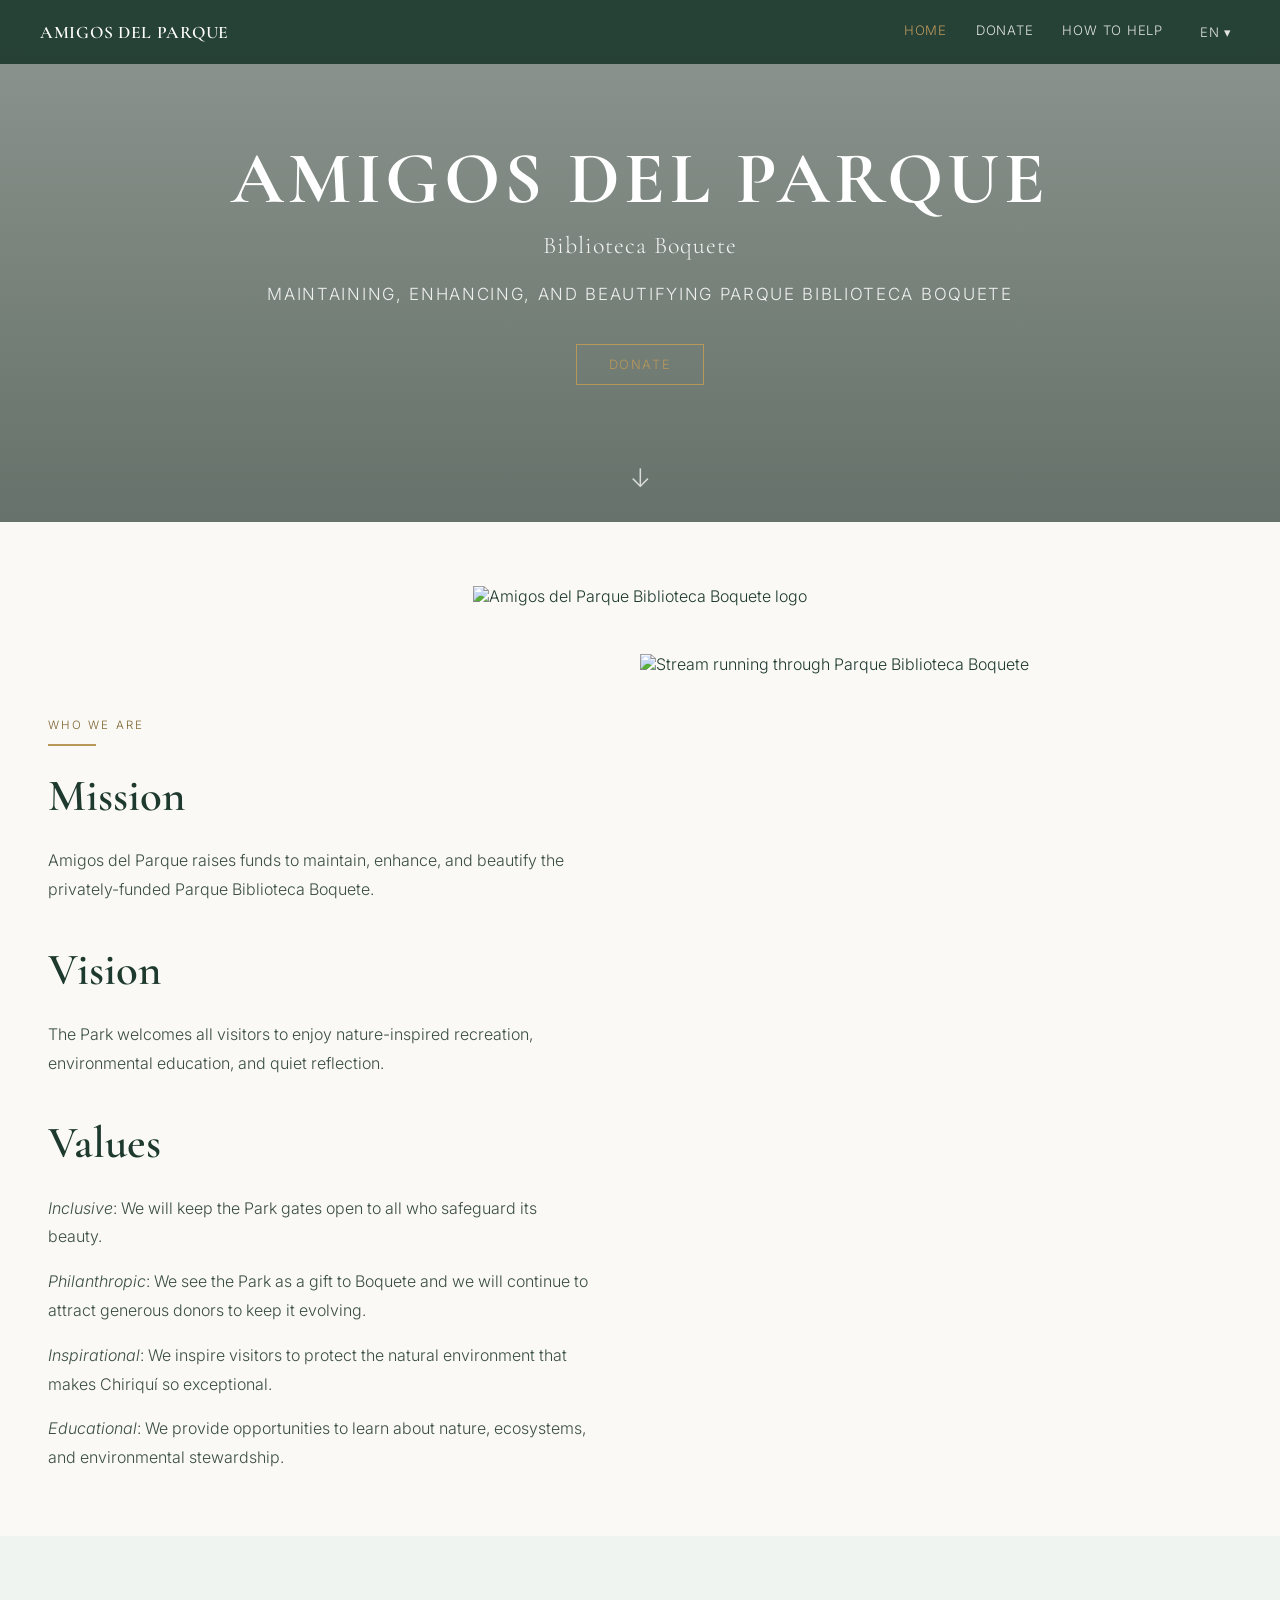
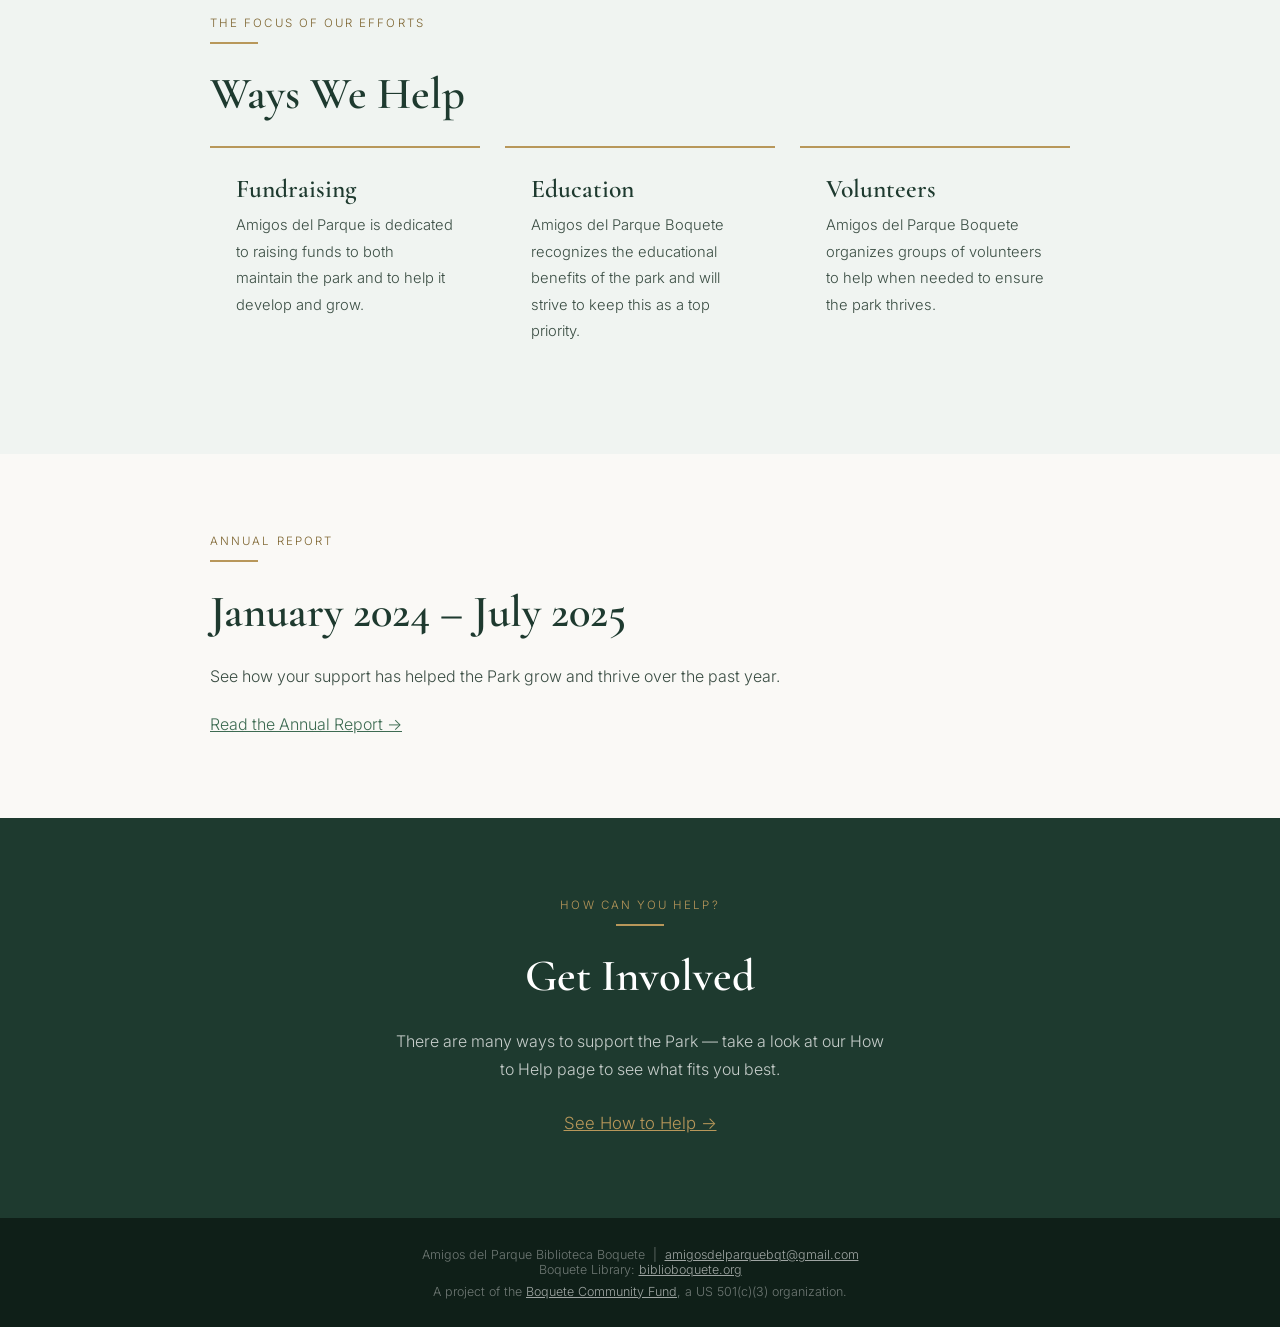
==== index.html @ 60deef3b "initial upload of amigos Jul 19" ====
<!DOCTYPE html>
<html lang="en">
<head>
  <meta charset="UTF-8" />
  <meta name="viewport" content="width=device-width, initial-scale=1.0" />
  <title>Amigos del Parque Biblioteca Boquete</title>
  <meta name="description" content="Amigos del Parque raises funds to maintain, enhance, and beautify the Parque Biblioteca Boquete, a privately-funded park and library in Boquete, Panama." />
  <link href="https://fonts.googleapis.com/css2?family=Cormorant+Garamond:wght@400;600;700&family=Inter:wght@300;400;500&display=swap" rel="stylesheet" />
  <link rel="stylesheet" href="styles.css" />
</head>
<body>

  <!-- NAV -->
  <nav>
    <a class="nav-logo" href="index.html">AMIGOS DEL PARQUE</a>
    <ul class="nav-links">
      <li><a href="index.html" class="active">Home</a></li>
      <li><a href="donate.html">Donate</a></li>
      <li><a href="howtohelp.html">How to Help</a></li>
      <li class="lang-switcher"><details>
        <summary>EN</summary>
        <ul class="lang-menu">
          <li><a href="index.html" class="lang-current">EN</a></li>
          <li><a href="index-es.html">ES</a></li>
        </ul>
      </details></li>
    </ul>
  </nav>

  <!-- HERO -->
  <section class="hero">
    <div class="hero-content">
      <h1>Amigos del Parque</h1>
      <div class="subtitle">Biblioteca Boquete</div>
      <p class="tagline">Maintaining, enhancing, and beautifying Parque Biblioteca Boquete</p>
      <a href="donate.html" class="hero-cta">Donate</a>
    </div>
    <a href="#logo" class="scroll-cue" aria-label="Scroll down">&#8595;</a>
  </section>

  <!-- LOGO -->
  <section class="logo-section" id="logo">
    <img src="images/logo.png" alt="Amigos del Parque Biblioteca Boquete logo" />
  </section>

  <!-- MISSION / VISION / VALUES -->
  <section id="mission" class="mission-split">
    <div class="mission-text">
      <div class="section-label">Who We Are</div>
      <div class="divider"></div>
      <h2>Mission</h2>
      <p>Amigos del Parque raises funds to maintain, enhance, and beautify the privately-funded Parque Biblioteca Boquete.</p>

      <h2 style="margin-top:2.5rem">Vision</h2>
      <p>The Park welcomes all visitors to enjoy nature-inspired recreation, environmental education, and quiet reflection.</p>

      <h2 style="margin-top:2.5rem">Values</h2>
      <p><em>Inclusive</em>: We will keep the Park gates open to all who safeguard its beauty.</p>
      <p><em>Philanthropic</em>: We see the Park as a gift to Boquete and we will continue to attract generous donors to keep it evolving.</p>
      <p><em>Inspirational</em>: We inspire visitors to protect the natural environment that makes Chiriquí so exceptional.</p>
      <p><em>Educational</em>: We provide opportunities to learn about nature, ecosystems, and environmental stewardship.</p>
    </div>
    <div class="mission-photo">
      <img src="images/page-header-park.jpg" alt="Stream running through Parque Biblioteca Boquete" />
    </div>
  </section>

  <!-- WAYS WE HELP -->
  <section id="ways" class="section-alt">
    <div class="container">
      <div class="section-label">The Focus of Our Efforts</div>
      <div class="divider"></div>
      <h2>Ways We Help</h2>
      <div class="card-grid">
        <div class="card">
          <h3>Fundraising</h3>
          <p>Amigos del Parque is dedicated to raising funds to both maintain the park and to help it develop and grow.</p>
        </div>
        <div class="card">
          <h3>Education</h3>
          <p>Amigos del Parque Boquete recognizes the educational benefits of the park and will strive to keep this as a top priority.</p>
        </div>
        <div class="card">
          <h3>Volunteers</h3>
          <p>Amigos del Parque Boquete organizes groups of volunteers to help when needed to ensure the park thrives.</p>
        </div>
      </div>
    </div>
  </section>

  <!-- ANNUAL REPORT -->
  <section id="report">
    <div class="container">
      <div class="section-label">Annual Report</div>
      <div class="divider"></div>
      <h2>January 2024 – July 2025</h2>
      <p>See how your support has helped the Park grow and thrive over the past year.</p>
      <p style="margin-top:1.2rem">
        <a href="docs/annual-report-2024-2025.pdf" target="_blank" rel="noopener noreferrer">Read the Annual Report →</a>
      </p>
    </div>
  </section>

  <!-- CTA / EMAIL -->
  <section class="cta-band">
    <div class="cta-inner">
      <div class="section-label" style="color:var(--gold)">How Can You Help?</div>
      <div class="divider" style="margin:0.75rem auto 1.5rem"></div>
      <h2>Get Involved</h2>
      <p style="margin-top:1rem">There are many ways to support the Park — take a look at our How to Help page to see what fits you best.</p>
      <p style="margin-top:1.5rem">
        <a href="howtohelp.html" class="email">See How to Help →</a>
      </p>
    </div>
  </section>

  <!-- FOOTER -->
  <footer>
    Amigos del Parque Biblioteca Boquete &nbsp;|&nbsp; <a href="mailto:amigosdelparquebqt@gmail.com">amigosdelparquebqt@gmail.com</a><br>
    Boquete Library: <a href="https://www.biblioboquete.org/" target="_blank" rel="noopener noreferrer">biblioboquete.org</a>
    <div class="sponsor-line">A project of the <a href="https://boquetecommunityfund.github.io" target="_blank" rel="noopener noreferrer">Boquete Community Fund</a>, a US 501(c)(3) organization.</div>
  </footer>

</body>
</html>
---- styles.css ----
*, *::before, *::after { box-sizing: border-box; margin: 0; padding: 0; }

:root {
  --forest:   #1e3a2f;
  --moss:     #3d6b52;
  --mist:     #f0f4f1;
  --stone:    #6b7b72;
  --cream:    #faf9f6;
  --gold:     #b8975a;
  --gold-text: #7d642f;
  --white:    #ffffff;
}

html { scroll-behavior: smooth; }

body {
  font-family: 'Inter', sans-serif;
  font-weight: 300;
  color: var(--forest);
  background: var(--cream);
}

/* ── NAV ── */
nav {
  position: fixed; top: 0; left: 0; right: 0; z-index: 100;
  display: flex; align-items: center; justify-content: space-between;
  padding: 0 2.5rem;
  height: 64px;
  background: rgba(30, 58, 47, 0.92);
  backdrop-filter: blur(8px);
}
.nav-logo {
  font-family: 'Cormorant Garamond', serif;
  font-size: 1.1rem; font-weight: 600;
  color: var(--white); letter-spacing: 0.04em;
  text-decoration: none;
  white-space: nowrap;
}
.nav-links { display: flex; gap: 1.8rem; list-style: none; flex-wrap: wrap; justify-content: flex-end; }
.nav-links a {
  color: rgba(255,255,255,0.85);
  text-decoration: none; font-size: 0.82rem;
  letter-spacing: 0.06em; text-transform: uppercase;
  transition: color 0.2s;
}
.nav-links a:hover, .nav-links a.active { color: var(--gold); }

/* ── LANGUAGE SWITCHER ── */
.lang-switcher { position: relative; }
.lang-switcher summary {
  list-style: none; cursor: pointer;
  color: rgba(255,255,255,0.85);
  font-size: 0.82rem; letter-spacing: 0.06em; text-transform: uppercase;
  padding: 0.3rem 0.5rem;
}
.lang-switcher summary::-webkit-details-marker { display: none; }
.lang-switcher summary::after { content: ' \25BE'; }
.lang-switcher[open] summary { color: var(--gold); }
.lang-menu {
  list-style: none; position: absolute; top: 100%; right: 0; margin-top: 0.5rem;
  background: var(--forest); min-width: 90px;
  box-shadow: 0 6px 16px rgba(0,0,0,0.25); z-index: 200;
}
.lang-menu li + li { border-top: 1px solid rgba(255,255,255,0.1); }
.lang-menu a {
  display: block; padding: 0.6rem 1rem;
  color: rgba(255,255,255,0.85); text-decoration: none;
  font-size: 0.8rem; text-transform: uppercase; letter-spacing: 0.06em;
}
.lang-menu a.lang-current { background: rgba(0,0,0,0.35); color: var(--white); }
.lang-menu a:not(.lang-current):hover { background: var(--moss); color: var(--white); }

/* ── HERO (home page, full height) ── */
.hero {
  position: relative; height: 58vh; min-height: 400px;
  display: flex; align-items: center; justify-content: center;
  text-align: center;
  background: url('images/hero-pond.jpg') center/cover no-repeat;
}
.hero::after {
  content: ''; position: absolute; inset: 0;
  background: linear-gradient(to bottom, rgba(10,30,20,0.45) 0%, rgba(10,30,20,0.62) 100%);
}
.hero-content { position: relative; z-index: 1; padding: 0 1.5rem; }
.hero-content h1 {
  font-family: 'Cormorant Garamond', serif;
  font-size: clamp(2.4rem, 6vw, 4.6rem);
  font-weight: 700; color: var(--white);
  letter-spacing: 0.06em; line-height: 1.15;
  text-transform: uppercase;
}
.hero-content .subtitle {
  margin-top: 0.6rem;
  font-family: 'Cormorant Garamond', serif;
  font-size: clamp(1.1rem, 2.5vw, 1.5rem);
  color: rgba(255,255,255,0.9);
  letter-spacing: 0.04em;
}
.hero-content p.tagline {
  margin-top: 1.2rem;
  font-size: clamp(0.9rem, 1.8vw, 1.05rem);
  color: rgba(255,255,255,0.88);
  letter-spacing: 0.1em; text-transform: uppercase;
  font-weight: 300;
}
.hero-cta {
  display: inline-block; margin-top: 2.2rem;
  padding: 0.75rem 2rem;
  border: 1px solid var(--gold); color: var(--gold);
  text-decoration: none; font-size: 0.8rem;
  letter-spacing: 0.12em; text-transform: uppercase;
  transition: background 0.2s, color 0.2s;
}
.hero-cta:hover { background: var(--gold); color: var(--forest); }

.scroll-cue {
  position: absolute; bottom: 1.8rem; left: 50%; transform: translateX(-50%);
  color: rgba(255,255,255,0.75); font-size: 1.6rem; z-index: 1;
  animation: scrollBounce 2s ease-in-out infinite;
  text-decoration: none;
}
@keyframes scrollBounce {
  0%, 100% { transform: translateX(-50%) translateY(0); }
  50% { transform: translateX(-50%) translateY(8px); }
}

/* ── PAGE HEADER (sub-pages, shorter banner) ── */
.page-header {
  position: relative; height: 40vh; min-height: 260px;
  display: flex; align-items: center; justify-content: center;
  text-align: center;
  background: url('images/page-header-park.jpg') center/cover no-repeat;
}
.page-header::after {
  content: ''; position: absolute; inset: 0;
  background: linear-gradient(to bottom, rgba(10,30,20,0.55) 0%, rgba(10,30,20,0.68) 100%);
}
.page-header-content { position: relative; z-index: 1; padding: 0 1.5rem; }
.page-header h1 {
  font-family: 'Cormorant Garamond', serif;
  font-size: clamp(2rem, 5vw, 3.2rem);
  font-weight: 700; color: var(--white);
  letter-spacing: 0.06em; text-transform: uppercase;
}
.page-header p {
  margin-top: 0.8rem;
  color: rgba(255,255,255,0.85);
  font-size: 0.95rem; letter-spacing: 0.06em;
}

/* ── SECTIONS ── */
section { padding: 5rem 1.5rem; }
.container { max-width: 860px; margin: 0 auto; }
.container.wide { max-width: 1040px; }

/* ── LOGO ── */
.logo-section { padding: 4rem 1.5rem 3rem; text-align: center; scroll-margin-top: 64px; }
.logo-section img { width: 220px; height: 220px; object-fit: contain; }

/* ── MISSION SPLIT (text + photo side by side) ── */
.mission-split {
  padding: 0;
  display: grid;
  grid-template-columns: 1fr 1fr;
  align-items: stretch;
}
.mission-text { padding: 4rem 3rem; }
.mission-photo { min-height: 480px; }
.mission-photo img { width: 100%; height: 100%; object-fit: cover; display: block; }
@media (max-width: 800px) {
  .mission-split { grid-template-columns: 1fr; }
  .mission-photo { min-height: 320px; }
  .mission-text { padding: 3rem 1.5rem; }
}

.section-label {
  font-size: 0.72rem; letter-spacing: 0.18em;
  text-transform: uppercase; color: var(--gold-text);
  margin-bottom: 0.75rem;
}
h2 {
  font-family: 'Cormorant Garamond', serif;
  font-size: clamp(1.8rem, 4vw, 2.8rem);
  font-weight: 600; line-height: 1.2;
  color: var(--forest); margin-bottom: 1.4rem;
}
h3 {
  font-family: 'Cormorant Garamond', serif;
  font-size: clamp(1.25rem, 2.5vw, 1.6rem);
  font-weight: 600; color: var(--forest);
  margin-bottom: 0.6rem;
}
p { line-height: 1.8; color: #3a4d43; font-size: 1rem; }
p + p { margin-top: 1rem; }
a { color: var(--moss); }
.divider {
  width: 48px; height: 2px;
  background: var(--gold); margin-bottom: 1.5rem;
}

/* ── CARD GRID (ways we help / ways to give) ── */
.card-grid {
  display: grid;
  grid-template-columns: repeat(auto-fit, minmax(230px, 1fr));
  gap: 1.6rem; margin-top: 1.5rem;
}
.card {
  padding: 1.6rem 1.6rem 1.8rem;
  background: var(--mist);
  border-top: 2px solid var(--gold);
}
.card h3 { margin-bottom: 0.5rem; }
.card p { font-size: 0.92rem; }

/* ── TIERED GIVING GRID ── */
.give-grid {
  display: grid;
  grid-template-columns: repeat(auto-fit, minmax(260px, 1fr));
  gap: 1.6rem; margin-top: 1.5rem;
}
.give-card {
  padding: 1.6rem;
  background: var(--white);
  border: 1px solid rgba(30,58,47,0.08);
  border-radius: 2px;
}
.give-card .amount {
  font-family: 'Cormorant Garamond', serif;
  font-size: 1.4rem; font-weight: 600;
  color: var(--gold-text); margin-bottom: 0.4rem;
}
.give-card p { font-size: 0.9rem; }

/* ── DONATE METHODS ── */
.method-row {
  display: flex; flex-wrap: wrap; gap: 1rem;
  margin-top: 1.5rem;
}
.method-btn {
  flex: 1; min-width: 180px;
  text-align: center;
  padding: 1.1rem 1rem;
  background: var(--forest); color: var(--white);
  text-decoration: none;
  font-size: 0.82rem; letter-spacing: 0.1em; text-transform: uppercase;
  transition: background 0.2s;
}
.method-btn:hover { background: var(--moss); }
.method-btn.gold { background: var(--gold); color: var(--forest); }
.method-btn.gold:hover { background: #a3844c; }

.bank-box {
  margin-top: 1.5rem;
  padding: 1.4rem 1.6rem;
  background: var(--mist); border-left: 3px solid var(--gold);
  font-size: 0.92rem; color: var(--forest);
}
.bank-box .label { color: var(--stone); font-size: 0.78rem; letter-spacing: 0.06em; text-transform: uppercase; }

.note-box {
  margin-top: 1.2rem;
  padding: 1rem 1.3rem;
  background: rgba(184,151,90,0.1); border-left: 3px solid var(--gold);
  font-size: 0.88rem; color: #4a4030;
}

.ein-badge {
  display: inline-block; margin-top: 1.4rem;
  padding: 0.5rem 1rem;
  background: var(--mist); border-left: 3px solid var(--gold);
  font-size: 0.85rem; color: var(--stone);
}
.ein-badge strong { color: var(--forest); }

/* alt background sections */
.section-alt { background: var(--mist); }

/* ── CONTACT / CTA BAND ── */
.cta-band { background: var(--forest); text-align: center; }
.cta-band h2 { color: var(--white); }
.cta-band p { color: rgba(255,255,255,0.75); }
.cta-band a.email { color: var(--gold); font-size: 1.05rem; }
.cta-inner { max-width: 500px; margin: 0 auto; }

/* ── FOOTER ── */
footer {
  background: #0f1f18; text-align: center;
  padding: 1.8rem 1.5rem; font-size: 0.78rem;
  color: rgba(255,255,255,0.4);
}
footer a { color: rgba(255,255,255,0.6); }
footer .sponsor-line { margin-top: 0.4rem; }

@media (max-width: 620px) {
  nav { flex-direction: column; height: auto; padding: 0.8rem 1.2rem; gap: 0.6rem; }
  .nav-links { gap: 1rem; justify-content: center; }
}
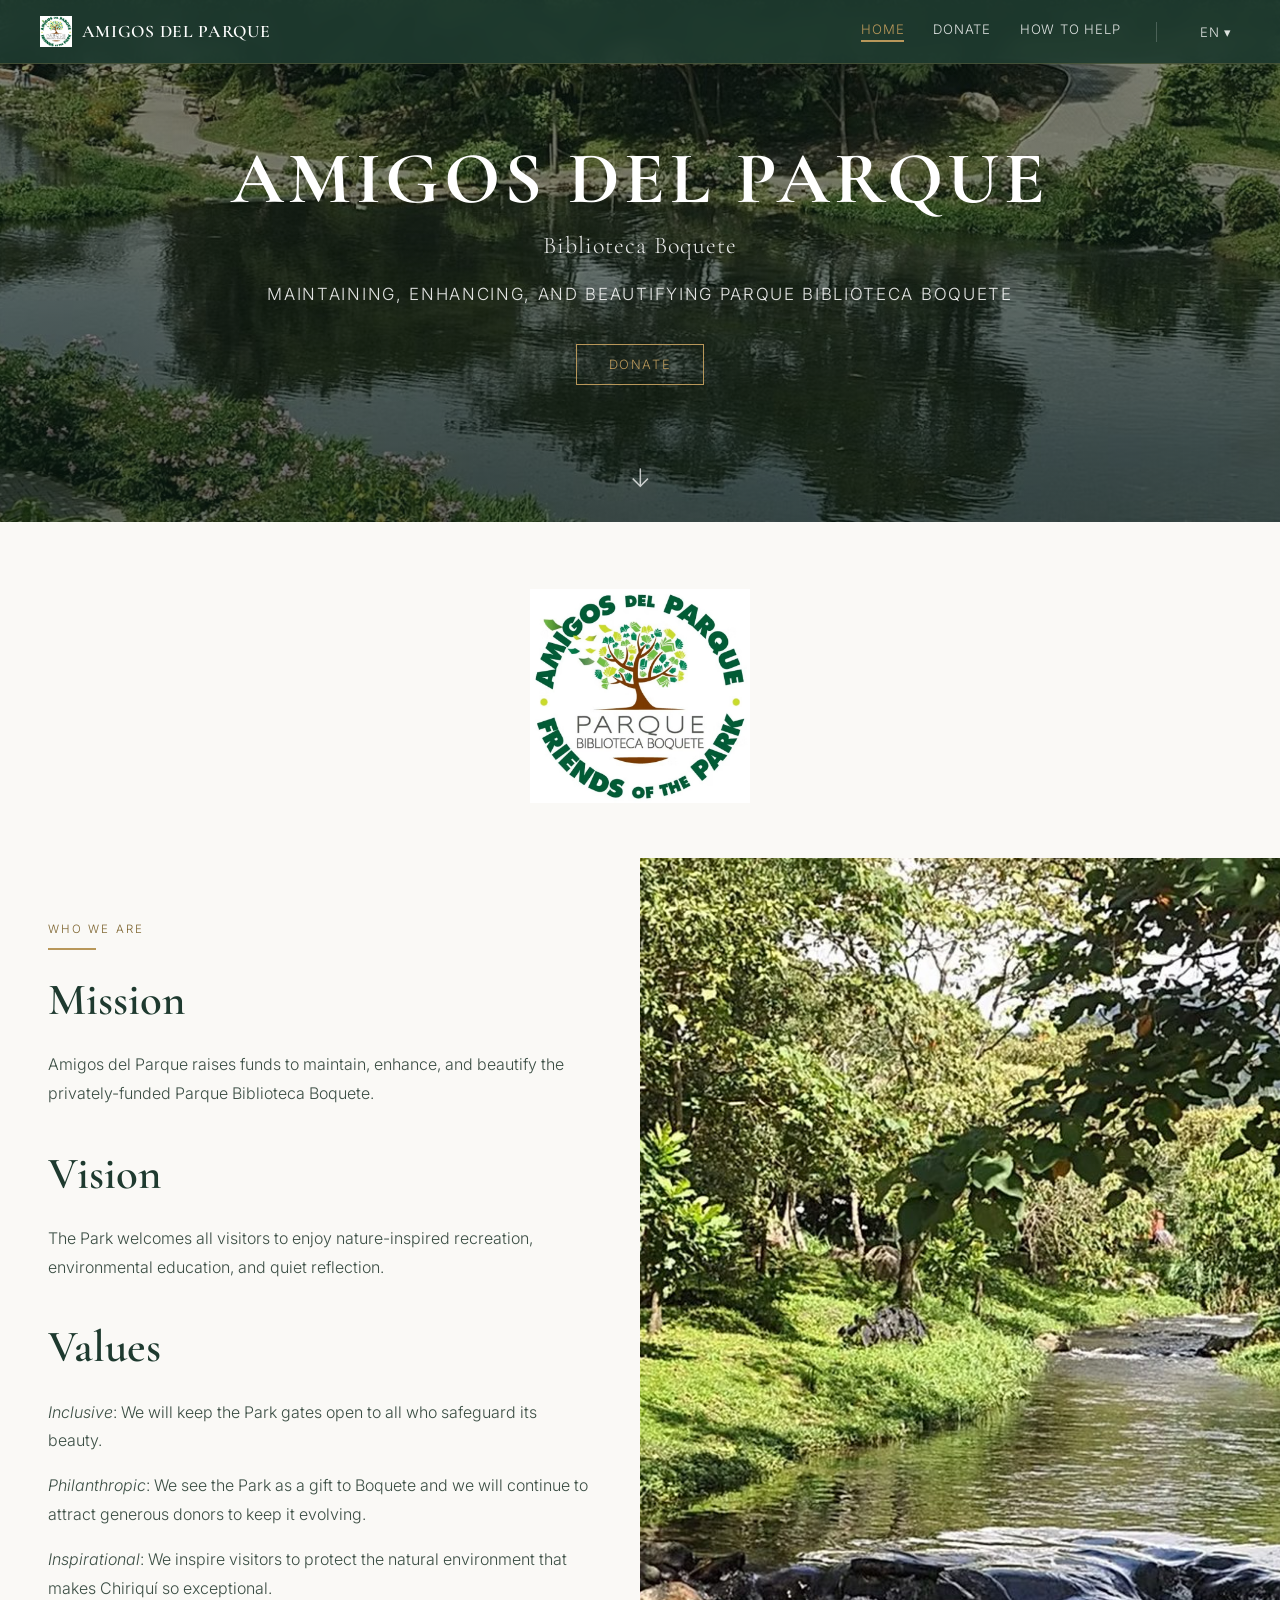
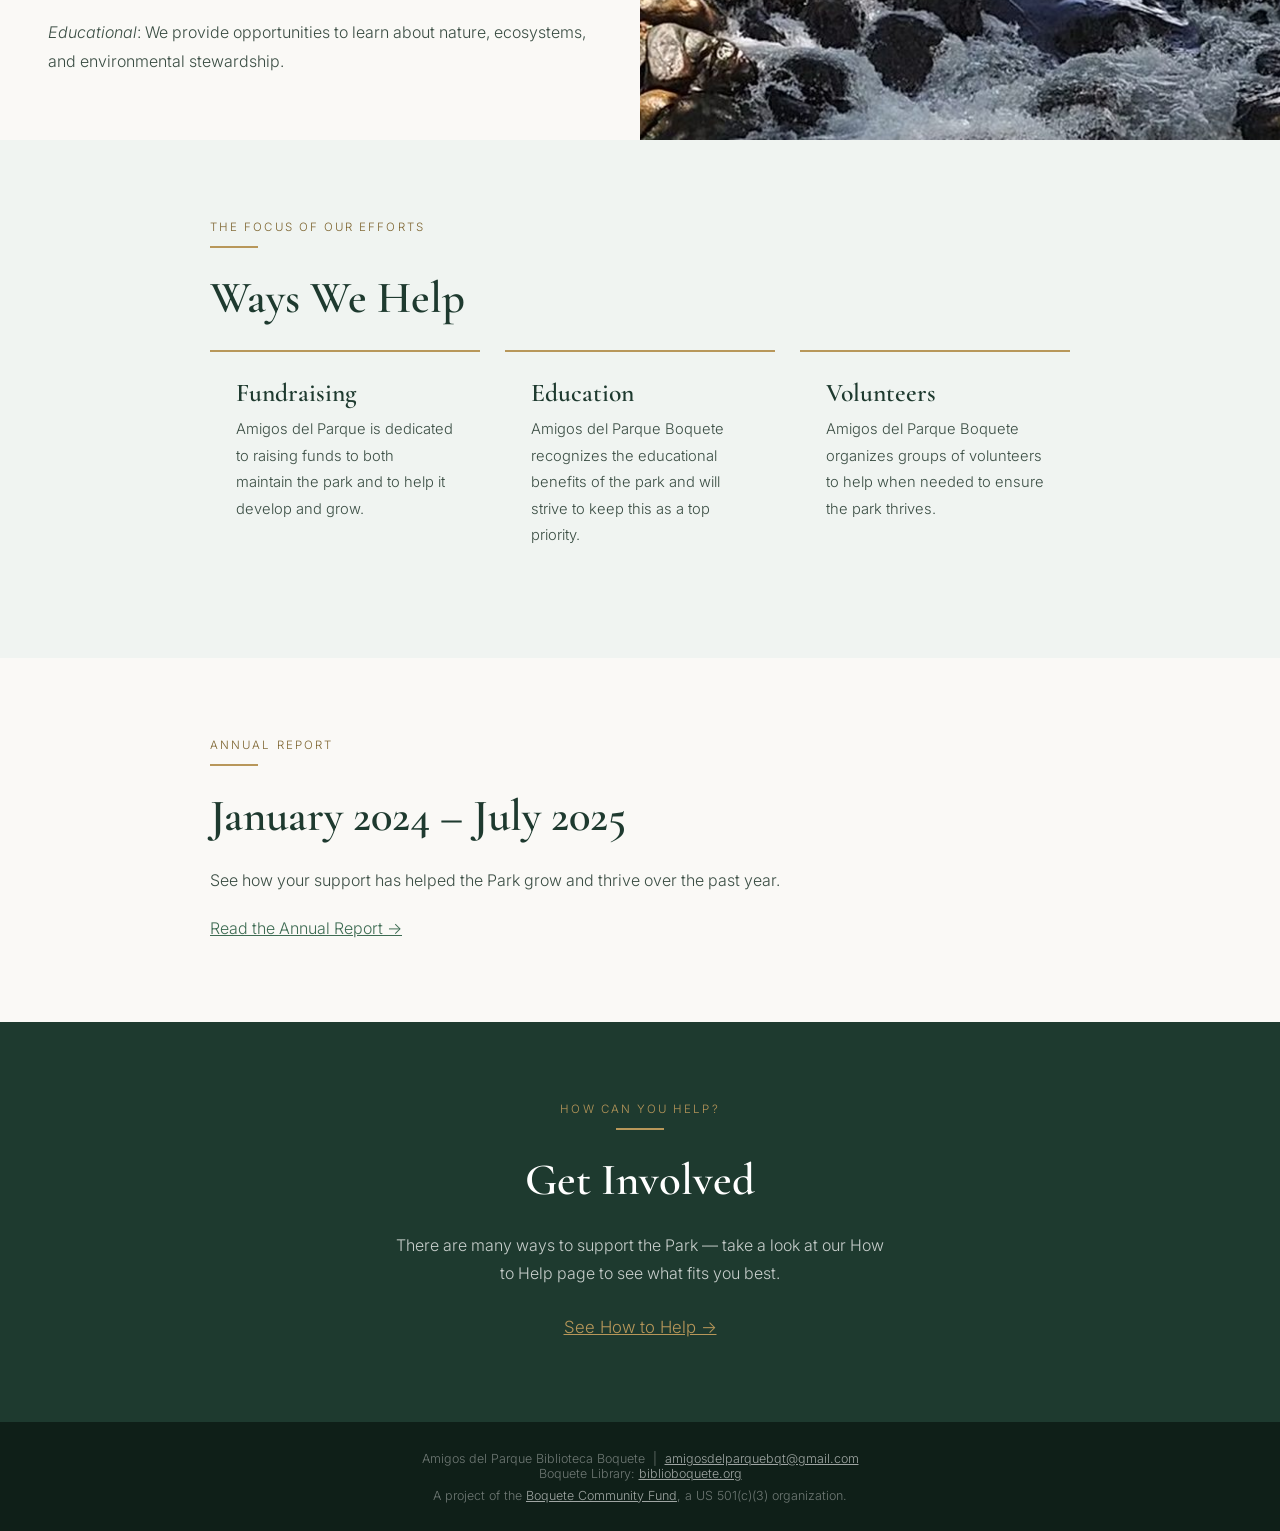
==== commit ff8117ee: "Add files via upload" ====
--- a/index.html
+++ b/index.html
@@ -12,11 +12,12 @@
 
   <!-- NAV -->
   <nav>
-    <a class="nav-logo" href="index.html">AMIGOS DEL PARQUE</a>
+    <a class="nav-logo" href="index.html"><img src="images/logo.png" alt="" />AMIGOS DEL PARQUE</a>
     <ul class="nav-links">
       <li><a href="index.html" class="active">Home</a></li>
       <li><a href="donate.html">Donate</a></li>
       <li><a href="howtohelp.html">How to Help</a></li>
+      <li class="nav-divider"></li>
       <li class="lang-switcher"><details>
         <summary>EN</summary>
         <ul class="lang-menu">
--- a/styles.css
+++ b/styles.css
@@ -28,22 +28,37 @@
   height: 64px;
   background: rgba(30, 58, 47, 0.92);
   backdrop-filter: blur(8px);
+  border-bottom: 1px solid rgba(184, 151, 90, 0.25);
 }
 .nav-logo {
+  display: flex; align-items: center; gap: 0.6rem;
   font-family: 'Cormorant Garamond', serif;
   font-size: 1.1rem; font-weight: 600;
   color: var(--white); letter-spacing: 0.04em;
   text-decoration: none;
   white-space: nowrap;
 }
-.nav-links { display: flex; gap: 1.8rem; list-style: none; flex-wrap: wrap; justify-content: flex-end; }
+.nav-logo img { height: 32px; width: 32px; object-fit: contain; }
+.nav-links { display: flex; align-items: center; gap: 1.8rem; list-style: none; flex-wrap: wrap; justify-content: flex-end; }
+.nav-links li { display: flex; align-items: center; }
 .nav-links a {
+  position: relative;
   color: rgba(255,255,255,0.85);
   text-decoration: none; font-size: 0.82rem;
   letter-spacing: 0.06em; text-transform: uppercase;
+  padding-bottom: 0.35rem;
   transition: color 0.2s;
 }
-.nav-links a:hover, .nav-links a.active { color: var(--gold); }
+.nav-links a::after {
+  content: ''; position: absolute; left: 0; right: 0; bottom: 0;
+  height: 2px; background: var(--gold);
+  transform: scaleX(0); transform-origin: left;
+  transition: transform 0.2s;
+}
+.nav-links a:hover { color: var(--gold); }
+.nav-links a:hover::after, .nav-links a.active::after { transform: scaleX(1); }
+.nav-links a.active { color: var(--gold); }
+.nav-divider { width: 1px; height: 20px; background: rgba(255,255,255,0.2); margin: 0 0.4rem; }
 
 /* ── LANGUAGE SWITCHER ── */
 .lang-switcher { position: relative; }
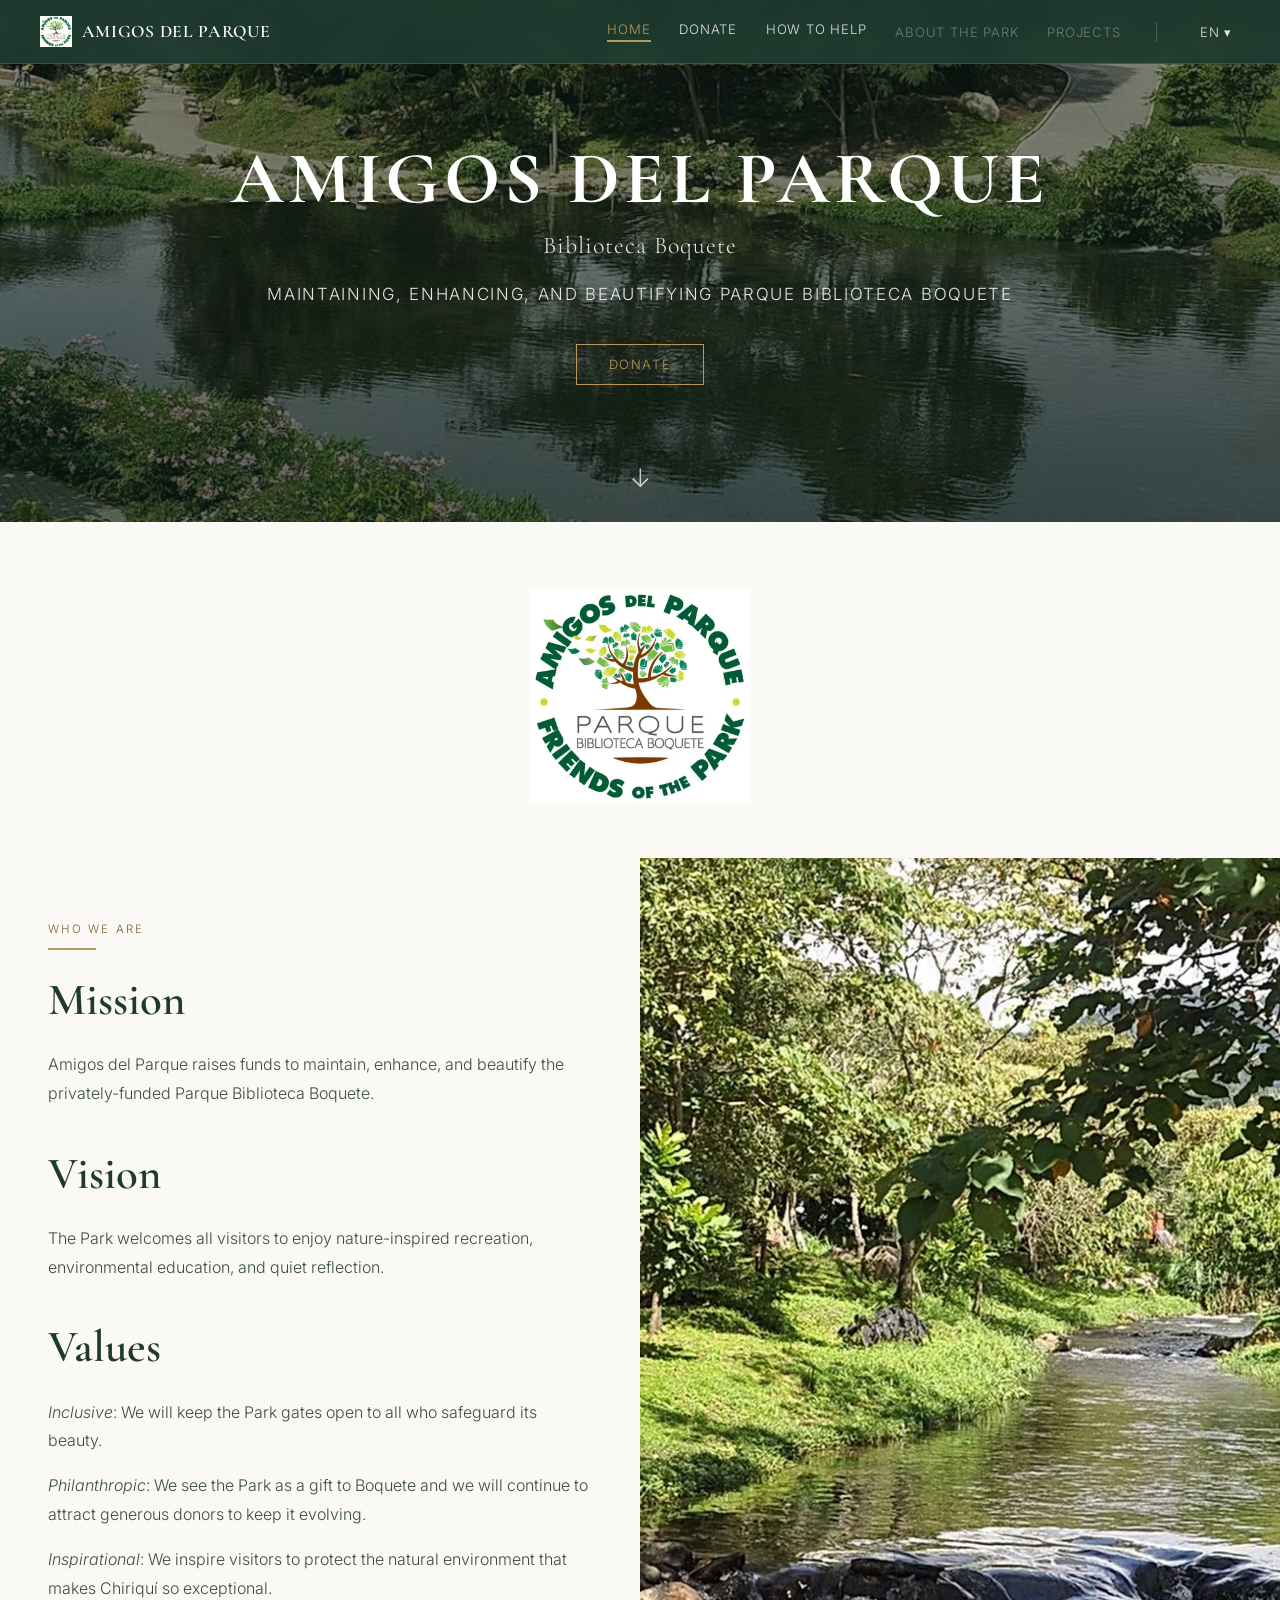
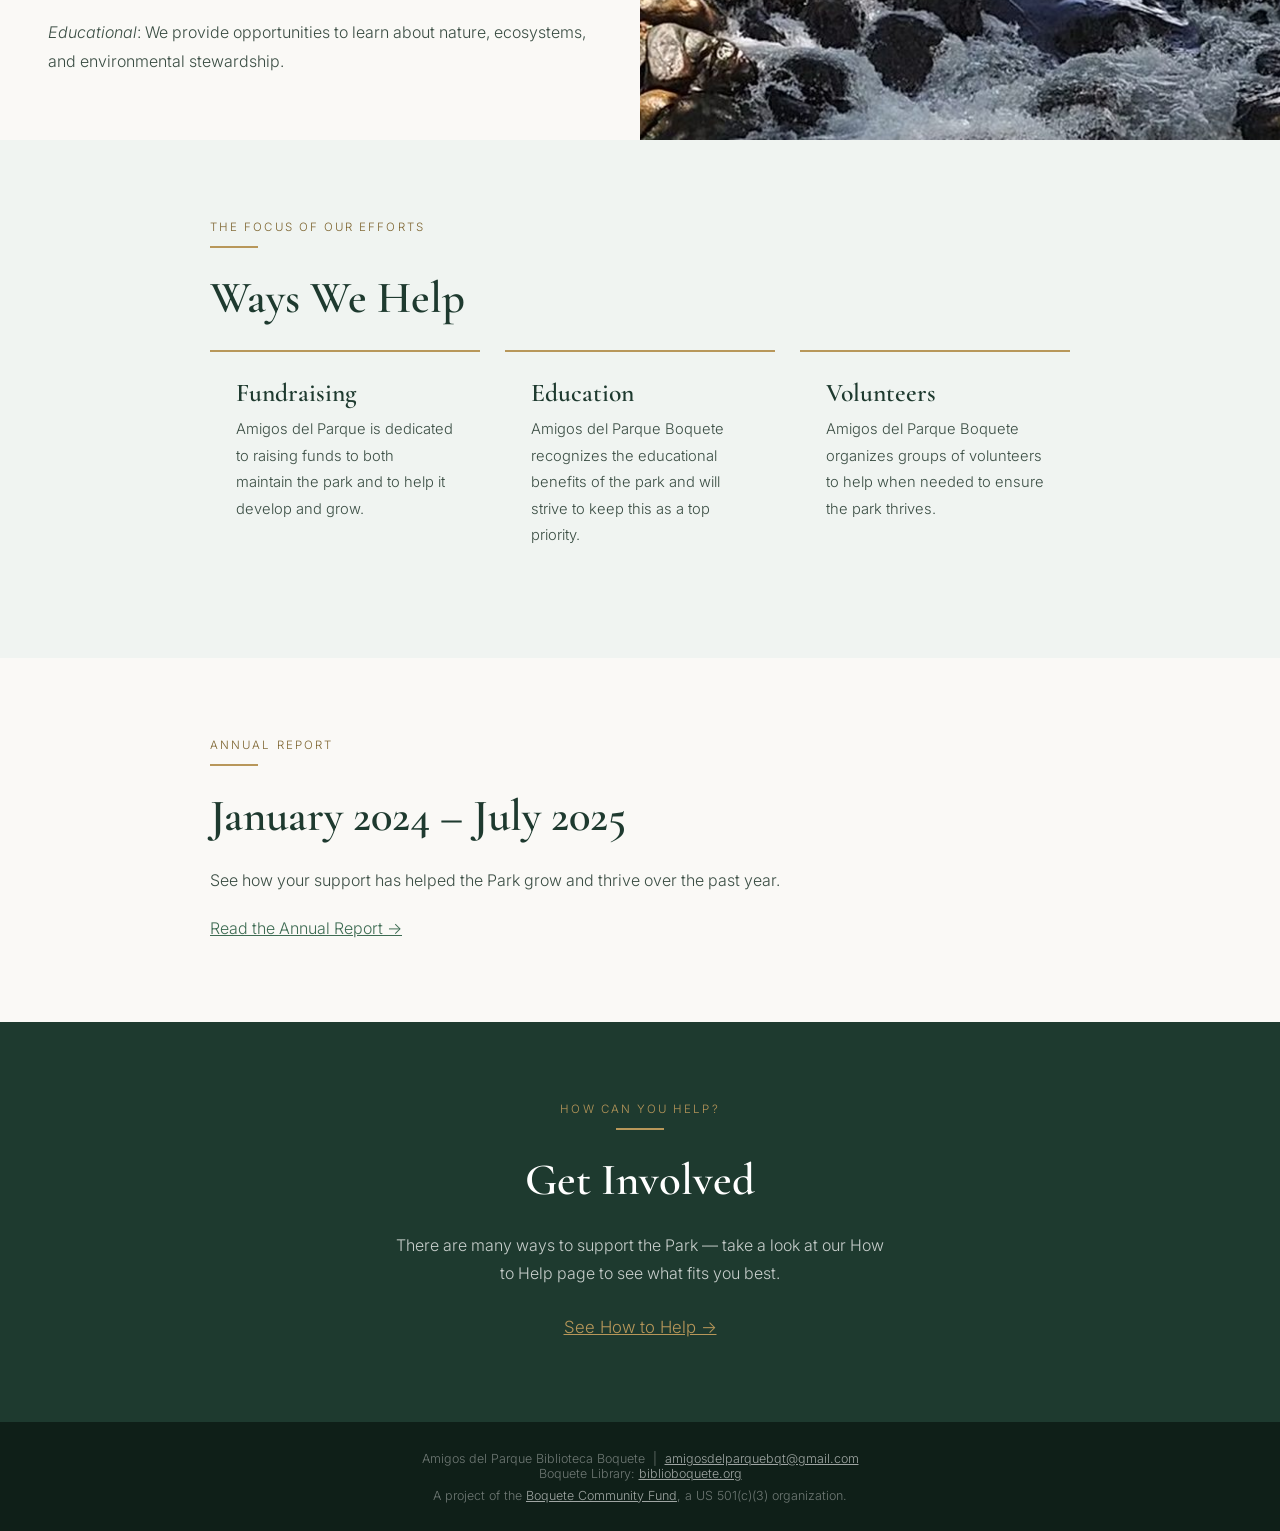
==== commit 71930e9e: "Add files via upload" ====
--- a/index.html
+++ b/index.html
@@ -17,6 +17,8 @@
       <li><a href="index.html" class="active">Home</a></li>
       <li><a href="donate.html">Donate</a></li>
       <li><a href="howtohelp.html">How to Help</a></li>
+      <li><span class="nav-placeholder">About the Park</span></li>
+      <li><span class="nav-placeholder">Projects</span></li>
       <li class="nav-divider"></li>
       <li class="lang-switcher"><details>
         <summary>EN</summary>
@@ -122,5 +124,6 @@
     <div class="sponsor-line">A project of the <a href="https://boquetecommunityfund.github.io" target="_blank" rel="noopener noreferrer">Boquete Community Fund</a>, a US 501(c)(3) organization.</div>
   </footer>
 
+  <script src="nav-scroll.js"></script>
 </body>
 </html>
--- a/styles.css
+++ b/styles.css
@@ -58,7 +58,32 @@
 .nav-links a:hover { color: var(--gold); }
 .nav-links a:hover::after, .nav-links a.active::after { transform: scaleX(1); }
 .nav-links a.active { color: var(--gold); }
-.nav-divider { width: 1px; height: 20px; background: rgba(255,255,255,0.2); margin: 0 0.4rem; }
+.nav-divider { width: 1px; height: 20px; background: rgba(255,255,255,0.2); margin: 0 0.4rem; transition: background 0.25s; }
+.nav-placeholder {
+  color: rgba(255,255,255,0.35);
+  font-size: 0.82rem; letter-spacing: 0.06em; text-transform: uppercase;
+  cursor: default; user-select: none;
+}
+
+/* ── NAV: scrolled state (once past the header photo) ── */
+nav.scrolled {
+  background: rgba(250, 249, 246, 0.94);
+  border-bottom: 1px solid rgba(30, 58, 47, 0.1);
+}
+nav.scrolled .nav-logo { color: var(--forest); }
+nav.scrolled .nav-links a { color: var(--stone); }
+nav.scrolled .nav-links a:hover { color: var(--gold-text); }
+nav.scrolled .nav-links a.active { color: var(--gold-text); }
+nav.scrolled .nav-placeholder { color: rgba(107, 123, 114, 0.45); }
+nav.scrolled .nav-divider { background: rgba(30, 58, 47, 0.15); }
+nav.scrolled .lang-switcher summary { color: var(--stone); }
+nav.scrolled .lang-switcher summary:hover,
+nav.scrolled .lang-switcher[open] summary { color: var(--gold-text); }
+nav.scrolled .lang-menu { background: var(--white); box-shadow: 0 6px 16px rgba(0,0,0,0.12); }
+nav.scrolled .lang-menu a { color: var(--forest); }
+nav.scrolled .lang-menu li + li { border-top: 1px solid rgba(30,58,47,0.08); }
+nav.scrolled .lang-menu a.lang-current { background: var(--mist); }
+nav.scrolled .lang-menu a:not(.lang-current):hover { background: var(--mist); }
 
 /* ── LANGUAGE SWITCHER ── */
 .lang-switcher { position: relative; }
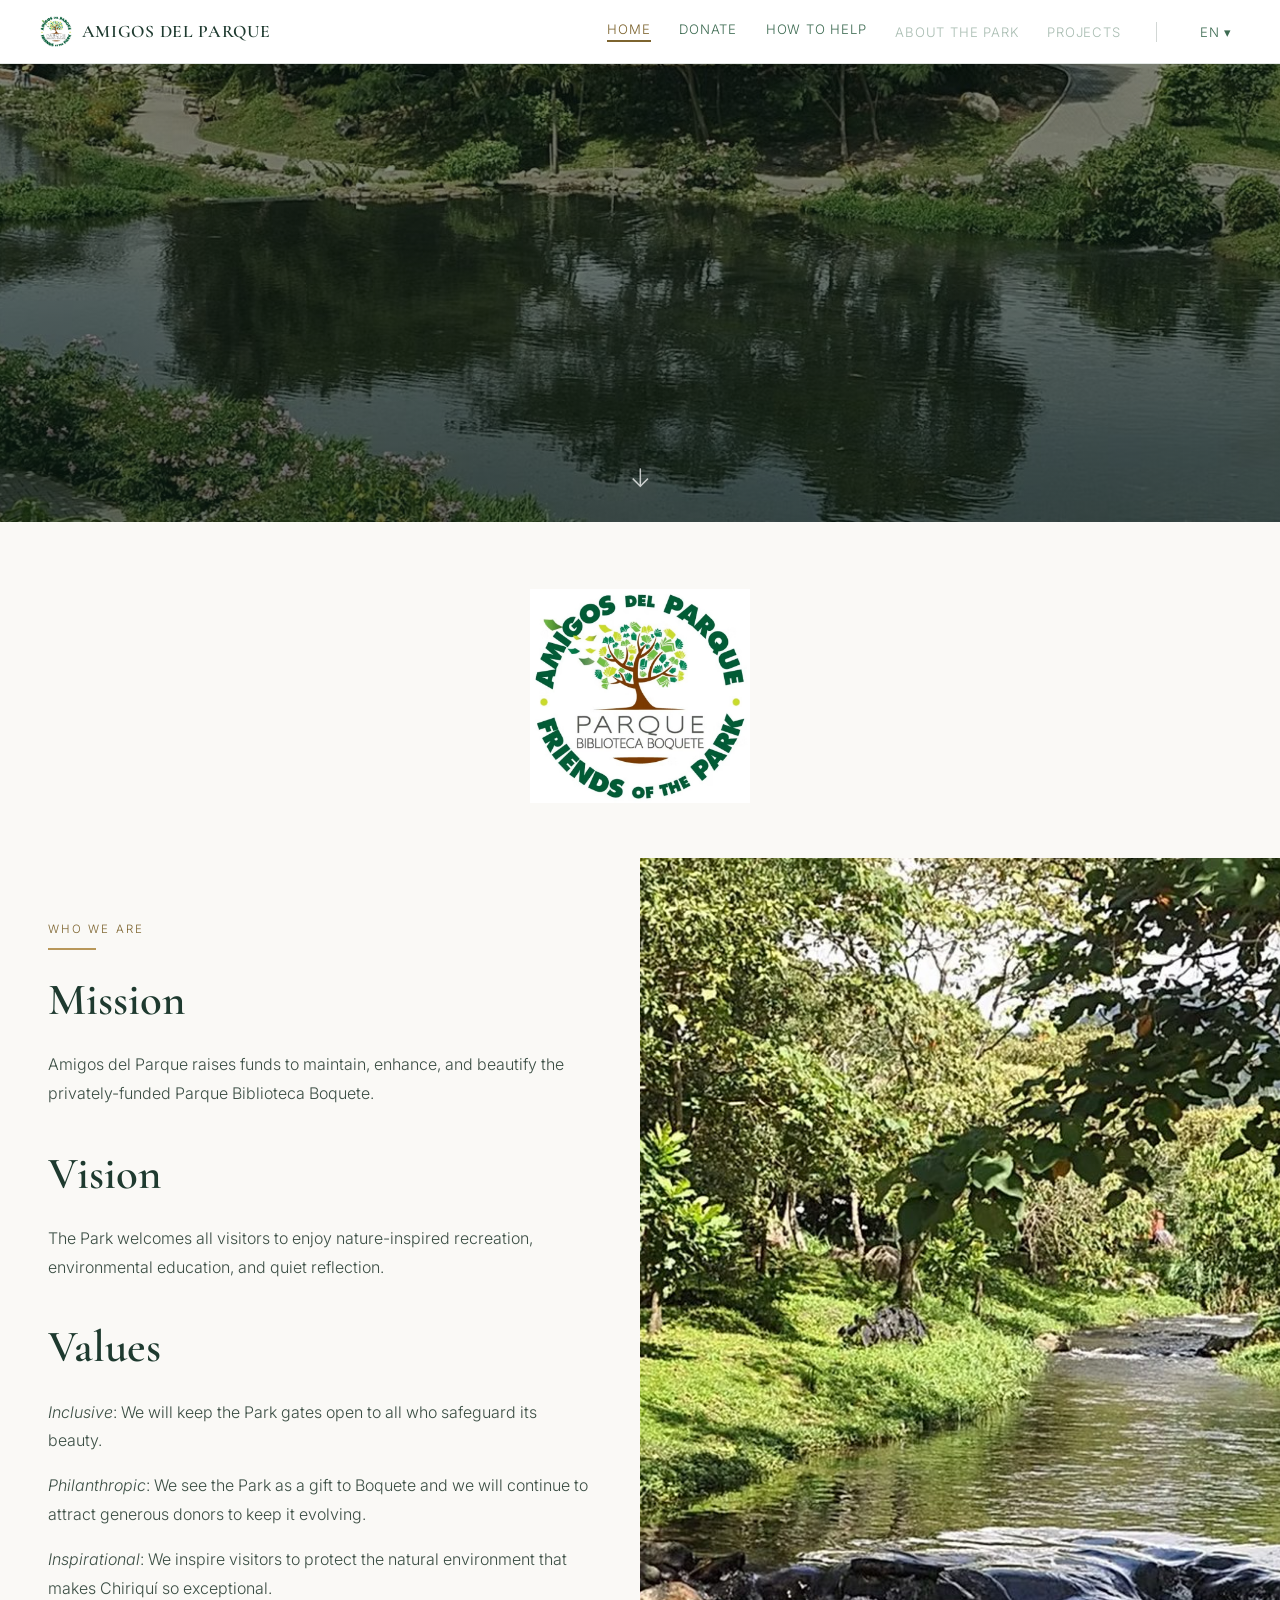
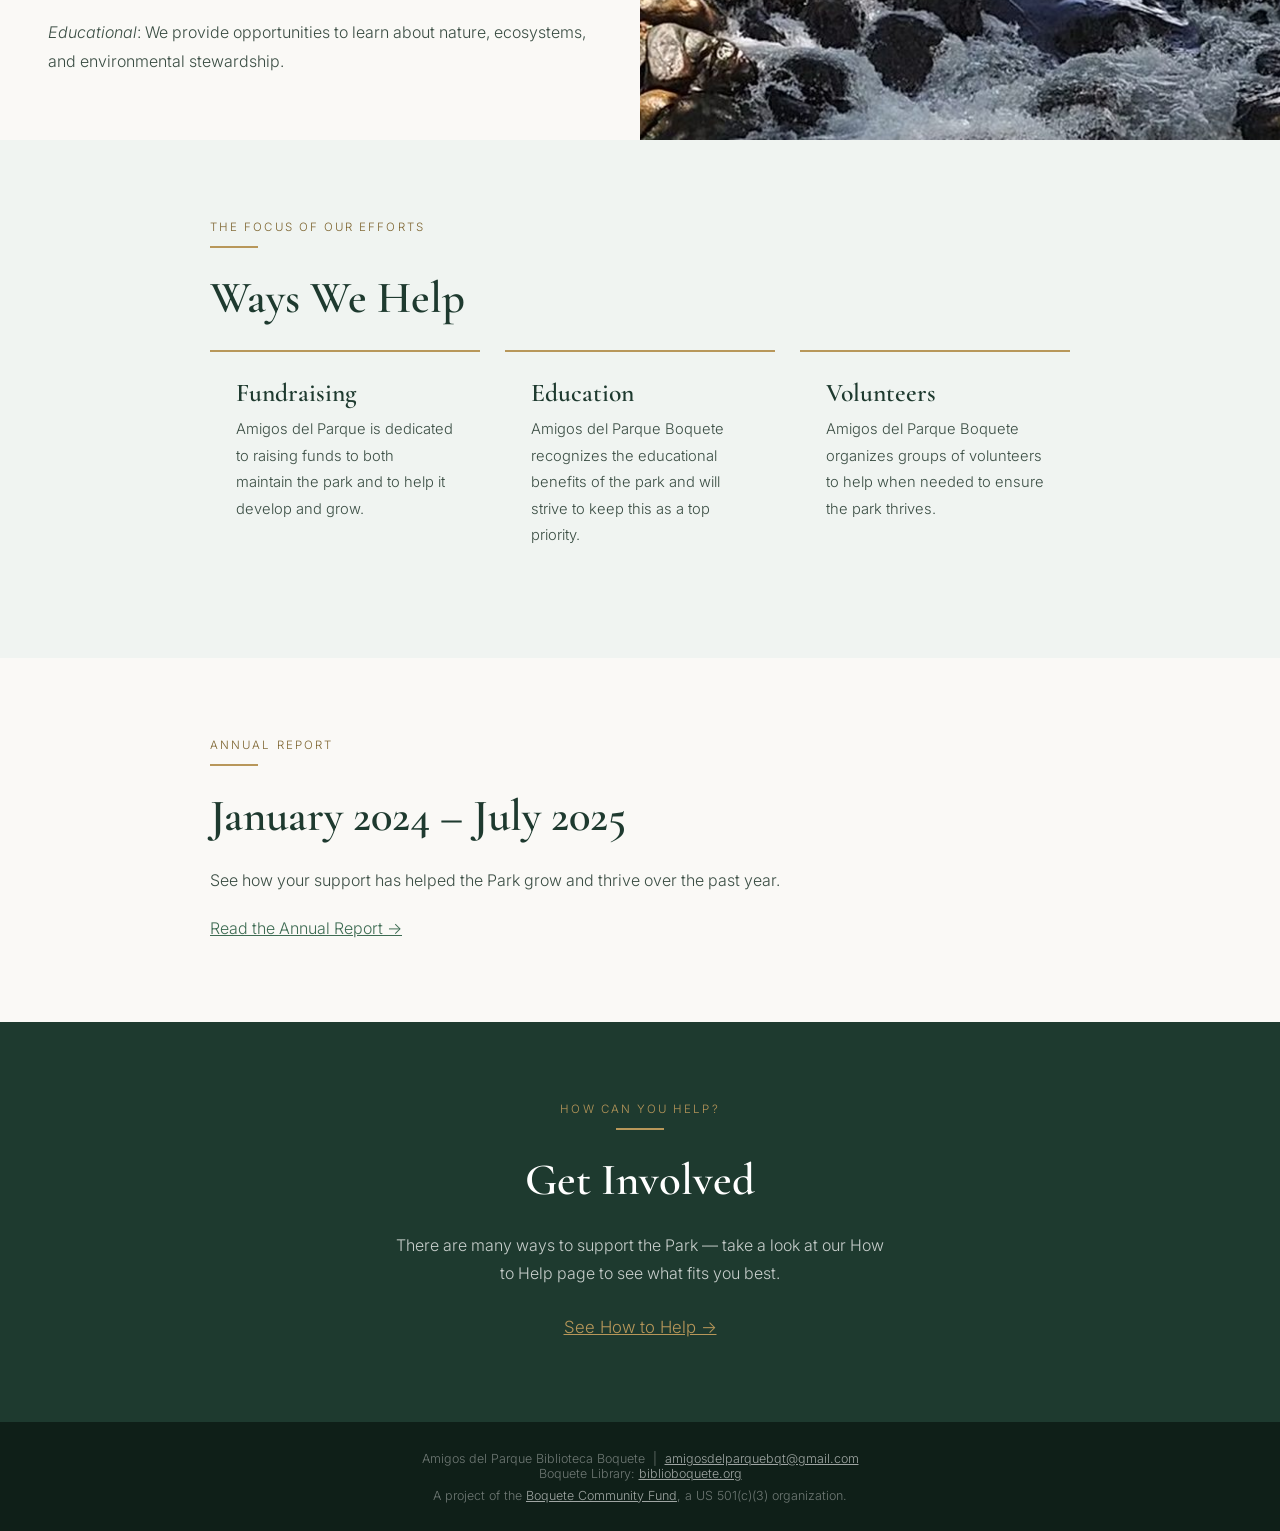
==== commit 29a618d6: "Update index.html" ====
--- a/index.html
+++ b/index.html
@@ -32,12 +32,7 @@
 
   <!-- HERO -->
   <section class="hero">
-    <div class="hero-content">
-      <h1>Amigos del Parque</h1>
-      <div class="subtitle">Biblioteca Boquete</div>
-      <p class="tagline">Maintaining, enhancing, and beautifying Parque Biblioteca Boquete</p>
-      <a href="donate.html" class="hero-cta">Donate</a>
-    </div>
+  
     <a href="#logo" class="scroll-cue" aria-label="Scroll down">&#8595;</a>
   </section>
 
--- a/styles.css
+++ b/styles.css
@@ -26,15 +26,14 @@
   display: flex; align-items: center; justify-content: space-between;
   padding: 0 2.5rem;
   height: 64px;
-  background: rgba(30, 58, 47, 0.92);
-  backdrop-filter: blur(8px);
-  border-bottom: 1px solid rgba(184, 151, 90, 0.25);
+  background: #ffffff;
+  border-bottom: 1px solid rgba(30, 58, 47, 0.12);
 }
 .nav-logo {
   display: flex; align-items: center; gap: 0.6rem;
   font-family: 'Cormorant Garamond', serif;
   font-size: 1.1rem; font-weight: 600;
-  color: var(--white); letter-spacing: 0.04em;
+  color: var(--forest); letter-spacing: 0.04em;
   text-decoration: none;
   white-space: nowrap;
 }
@@ -43,7 +42,7 @@
 .nav-links li { display: flex; align-items: center; }
 .nav-links a {
   position: relative;
-  color: rgba(255,255,255,0.85);
+  color: var(--moss);
   text-decoration: none; font-size: 0.82rem;
   letter-spacing: 0.06em; text-transform: uppercase;
   padding-bottom: 0.35rem;
@@ -51,64 +50,44 @@
 }
 .nav-links a::after {
   content: ''; position: absolute; left: 0; right: 0; bottom: 0;
-  height: 2px; background: var(--gold);
+  height: 2px; background: var(--gold-text);
   transform: scaleX(0); transform-origin: left;
   transition: transform 0.2s;
 }
-.nav-links a:hover { color: var(--gold); }
+.nav-links a:hover { color: var(--gold-text); }
 .nav-links a:hover::after, .nav-links a.active::after { transform: scaleX(1); }
-.nav-links a.active { color: var(--gold); }
-.nav-divider { width: 1px; height: 20px; background: rgba(255,255,255,0.2); margin: 0 0.4rem; transition: background 0.25s; }
+.nav-links a.active { color: var(--gold-text); }
+.nav-divider { width: 1px; height: 20px; background: rgba(30, 58, 47, 0.2); margin: 0 0.4rem; }
 .nav-placeholder {
-  color: rgba(255,255,255,0.35);
+  color: rgba(61, 107, 82, 0.45);
   font-size: 0.82rem; letter-spacing: 0.06em; text-transform: uppercase;
   cursor: default; user-select: none;
 }
-
-/* ── NAV: scrolled state (once past the header photo) ── */
-nav.scrolled {
-  background: rgba(250, 249, 246, 0.94);
-  border-bottom: 1px solid rgba(30, 58, 47, 0.1);
-}
-nav.scrolled .nav-logo { color: var(--forest); }
-nav.scrolled .nav-links a { color: var(--stone); }
-nav.scrolled .nav-links a:hover { color: var(--gold-text); }
-nav.scrolled .nav-links a.active { color: var(--gold-text); }
-nav.scrolled .nav-placeholder { color: rgba(107, 123, 114, 0.45); }
-nav.scrolled .nav-divider { background: rgba(30, 58, 47, 0.15); }
-nav.scrolled .lang-switcher summary { color: var(--stone); }
-nav.scrolled .lang-switcher summary:hover,
-nav.scrolled .lang-switcher[open] summary { color: var(--gold-text); }
-nav.scrolled .lang-menu { background: var(--white); box-shadow: 0 6px 16px rgba(0,0,0,0.12); }
-nav.scrolled .lang-menu a { color: var(--forest); }
-nav.scrolled .lang-menu li + li { border-top: 1px solid rgba(30,58,47,0.08); }
-nav.scrolled .lang-menu a.lang-current { background: var(--mist); }
-nav.scrolled .lang-menu a:not(.lang-current):hover { background: var(--mist); }
 
 /* ── LANGUAGE SWITCHER ── */
 .lang-switcher { position: relative; }
 .lang-switcher summary {
   list-style: none; cursor: pointer;
-  color: rgba(255,255,255,0.85);
+  color: var(--moss);
   font-size: 0.82rem; letter-spacing: 0.06em; text-transform: uppercase;
   padding: 0.3rem 0.5rem;
 }
 .lang-switcher summary::-webkit-details-marker { display: none; }
 .lang-switcher summary::after { content: ' \25BE'; }
-.lang-switcher[open] summary { color: var(--gold); }
+.lang-switcher[open] summary { color: var(--gold-text); }
 .lang-menu {
   list-style: none; position: absolute; top: 100%; right: 0; margin-top: 0.5rem;
-  background: var(--forest); min-width: 90px;
-  box-shadow: 0 6px 16px rgba(0,0,0,0.25); z-index: 200;
-}
-.lang-menu li + li { border-top: 1px solid rgba(255,255,255,0.1); }
+  background: var(--white); min-width: 90px;
+  box-shadow: 0 6px 16px rgba(0,0,0,0.15); z-index: 200;
+}
+.lang-menu li + li { border-top: 1px solid rgba(30,58,47,0.08); }
 .lang-menu a {
   display: block; padding: 0.6rem 1rem;
-  color: rgba(255,255,255,0.85); text-decoration: none;
+  color: var(--forest); text-decoration: none;
   font-size: 0.8rem; text-transform: uppercase; letter-spacing: 0.06em;
 }
-.lang-menu a.lang-current { background: rgba(0,0,0,0.35); color: var(--white); }
-.lang-menu a:not(.lang-current):hover { background: var(--moss); color: var(--white); }
+.lang-menu a.lang-current { background: var(--mist); color: var(--forest); }
+.lang-menu a:not(.lang-current):hover { background: var(--mist); color: var(--forest); }
 
 /* ── HERO (home page, full height) ── */
 .hero {
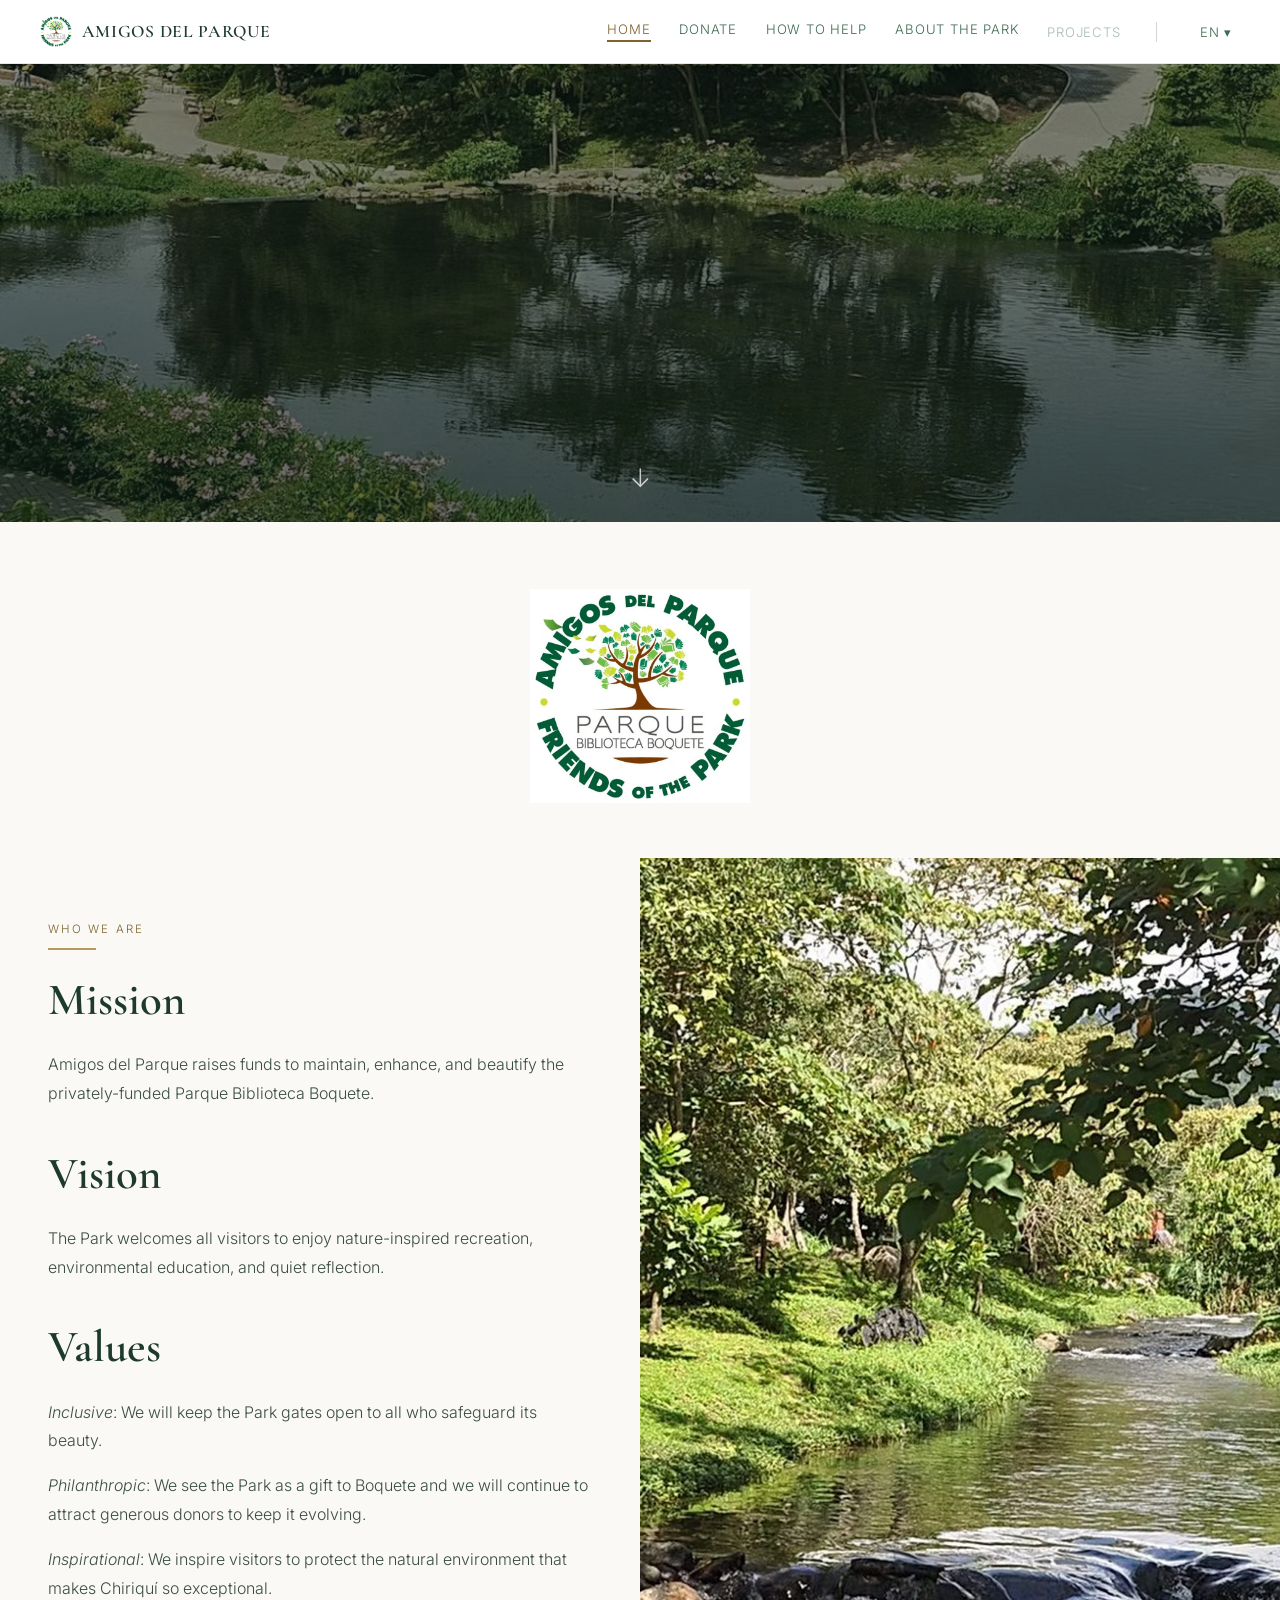
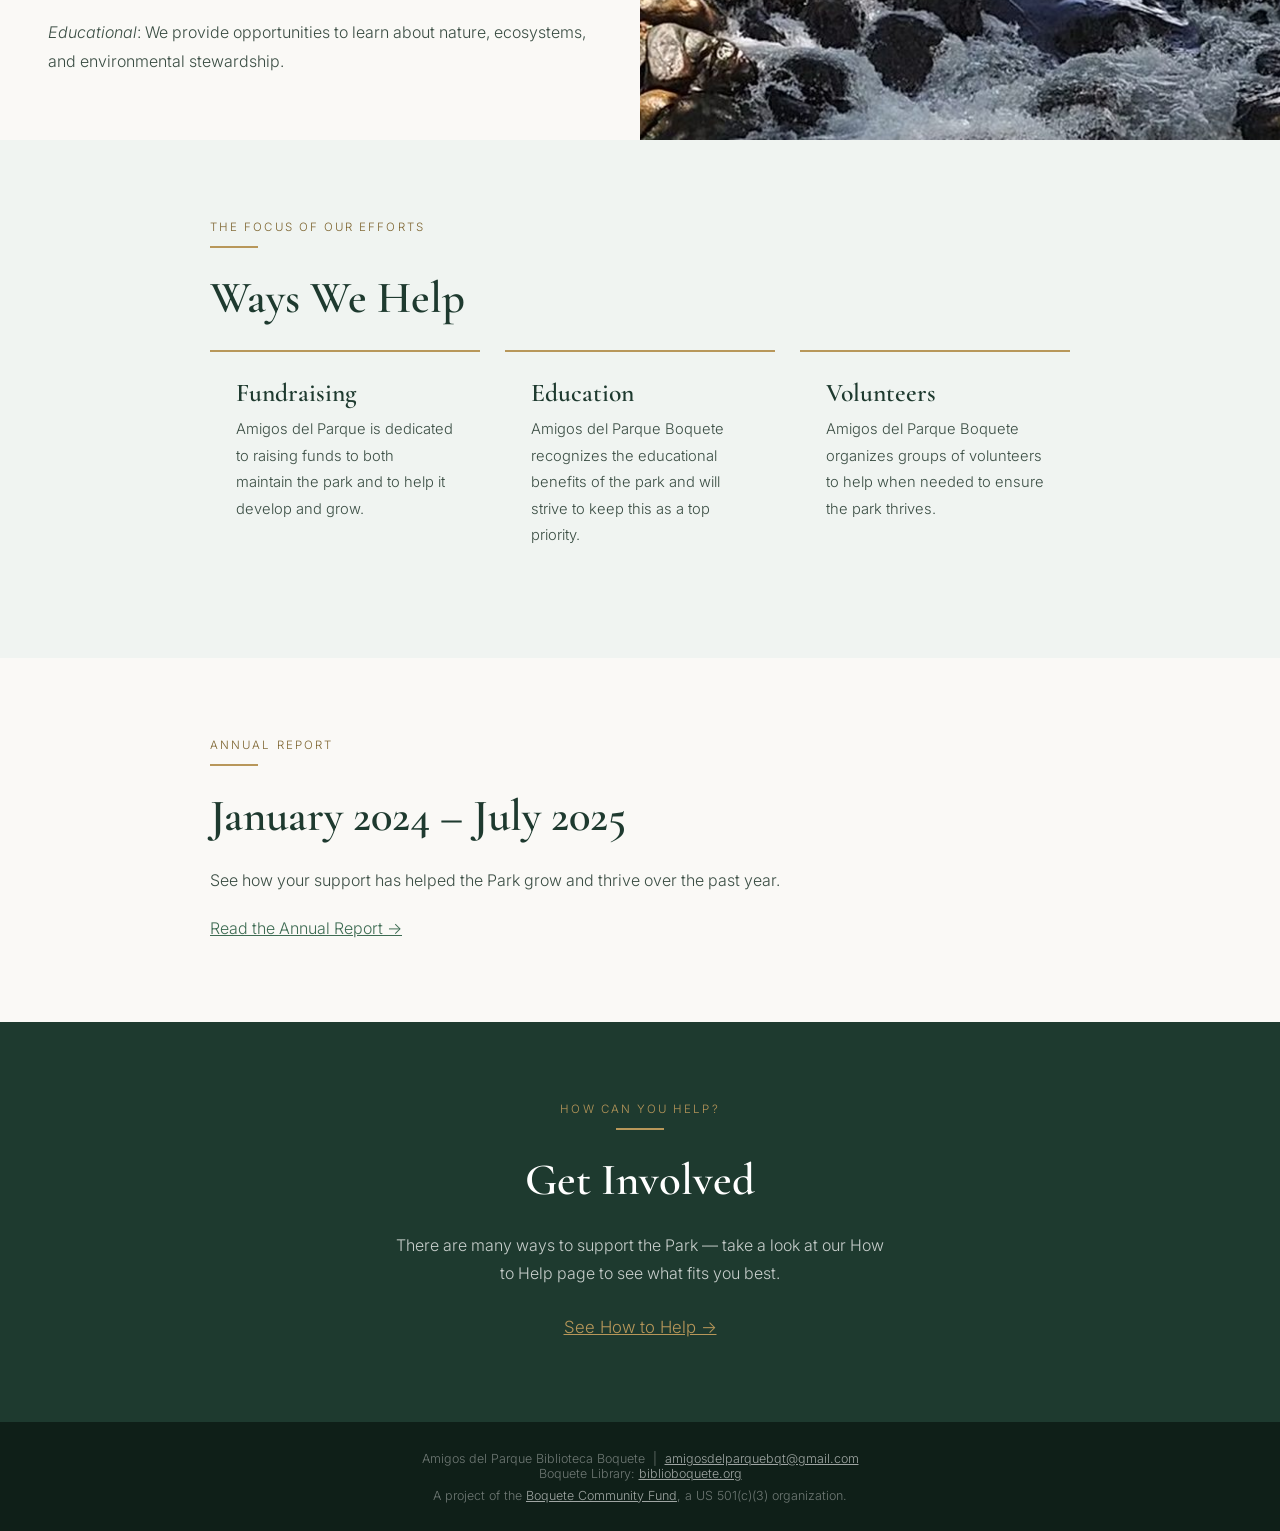
==== commit 15fa5daa: "Update index.html" ====
--- a/index.html
+++ b/index.html
@@ -17,7 +17,7 @@
       <li><a href="index.html" class="active">Home</a></li>
       <li><a href="donate.html">Donate</a></li>
       <li><a href="howtohelp.html">How to Help</a></li>
-      <li><span class="nav-placeholder">About the Park</span></li>
+      <li><a href="about.html">About the Park</a></li>
       <li><span class="nav-placeholder">Projects</span></li>
       <li class="nav-divider"></li>
       <li class="lang-switcher"><details>
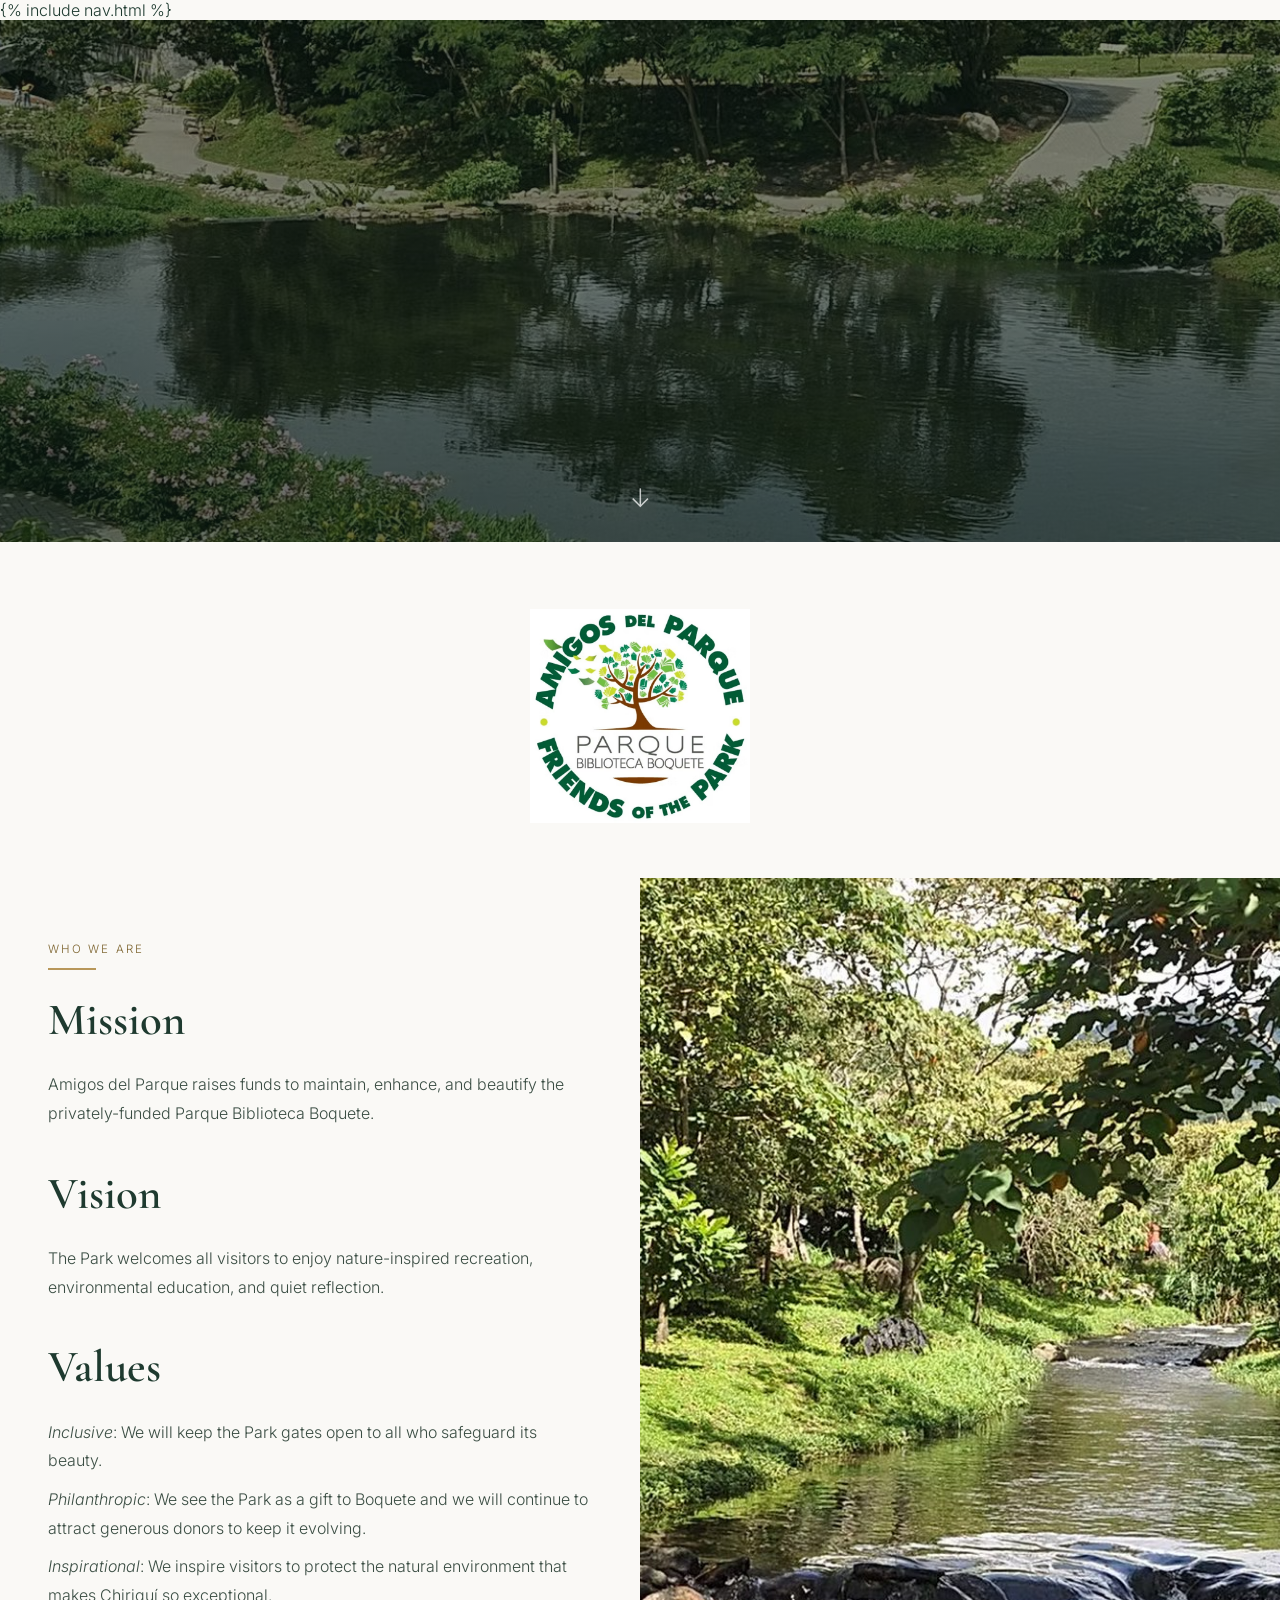
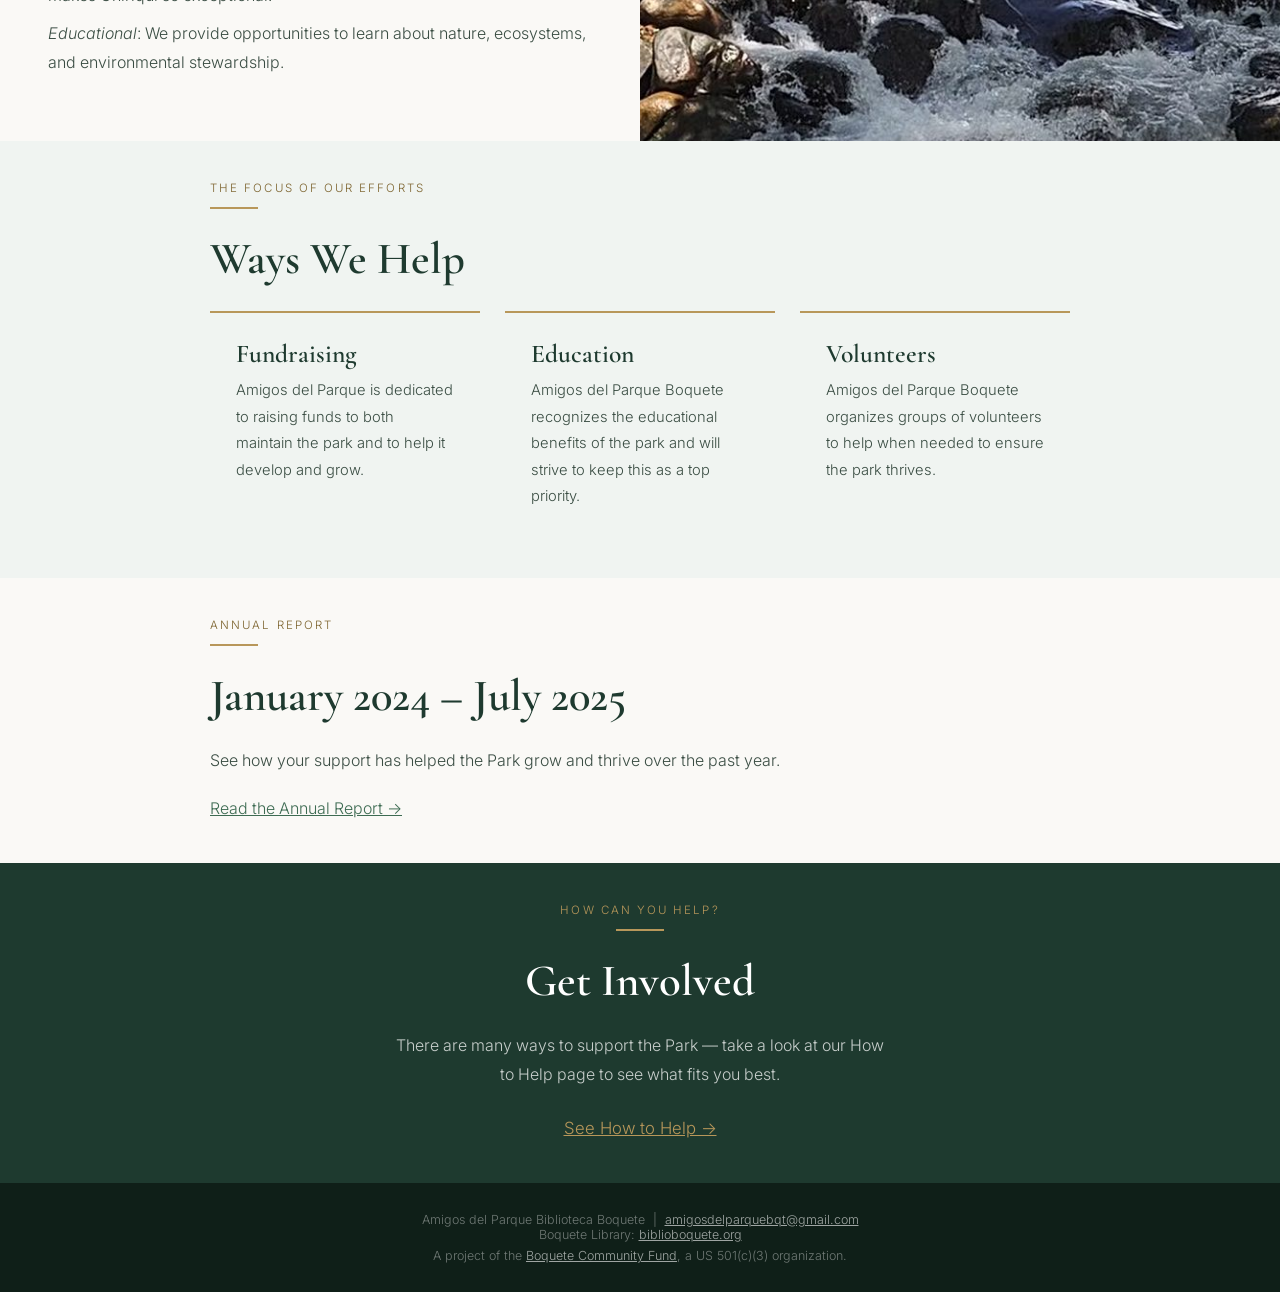
==== commit 44d3c39c: "Update index.html" ====
--- a/index.html
+++ b/index.html
@@ -10,26 +10,8 @@
 </head>
 <body>
 
-  <!-- NAV -->
-  <nav>
-    <a class="nav-logo" href="index.html"><img src="images/logo.png" alt="" />AMIGOS DEL PARQUE</a>
-    <ul class="nav-links">
-      <li><a href="index.html" class="active">Home</a></li>
-      <li><a href="donate.html">Donate</a></li>
-      <li><a href="howtohelp.html">How to Help</a></li>
-      <li><a href="about.html">About the Park</a></li>
-      <li><span class="nav-placeholder">Projects</span></li>
-      <li class="nav-divider"></li>
-      <li class="lang-switcher"><details>
-        <summary>EN</summary>
-        <ul class="lang-menu">
-          <li><a href="index.html" class="lang-current">EN</a></li>
-          <li><a href="index-es.html">ES</a></li>
-        </ul>
-      </details></li>
-    </ul>
-  </nav>
-
+  {% include nav.html %}
+  
   <!-- HERO -->
   <section class="hero">
   
--- a/styles.css
+++ b/styles.css
@@ -168,7 +168,7 @@
 }
 
 /* ── SECTIONS ── */
-section { padding: 5rem 1.5rem; }
+section { padding: 2.5rem 1.5rem; }
 .container { max-width: 860px; margin: 0 auto; }
 .container.wide { max-width: 1040px; }
 
@@ -210,7 +210,7 @@
   margin-bottom: 0.6rem;
 }
 p { line-height: 1.8; color: #3a4d43; font-size: 1rem; }
-p + p { margin-top: 1rem; }
+p + p { margin-top: 0.6rem; }
 a { color: var(--moss); }
 .divider {
   width: 48px; height: 2px;
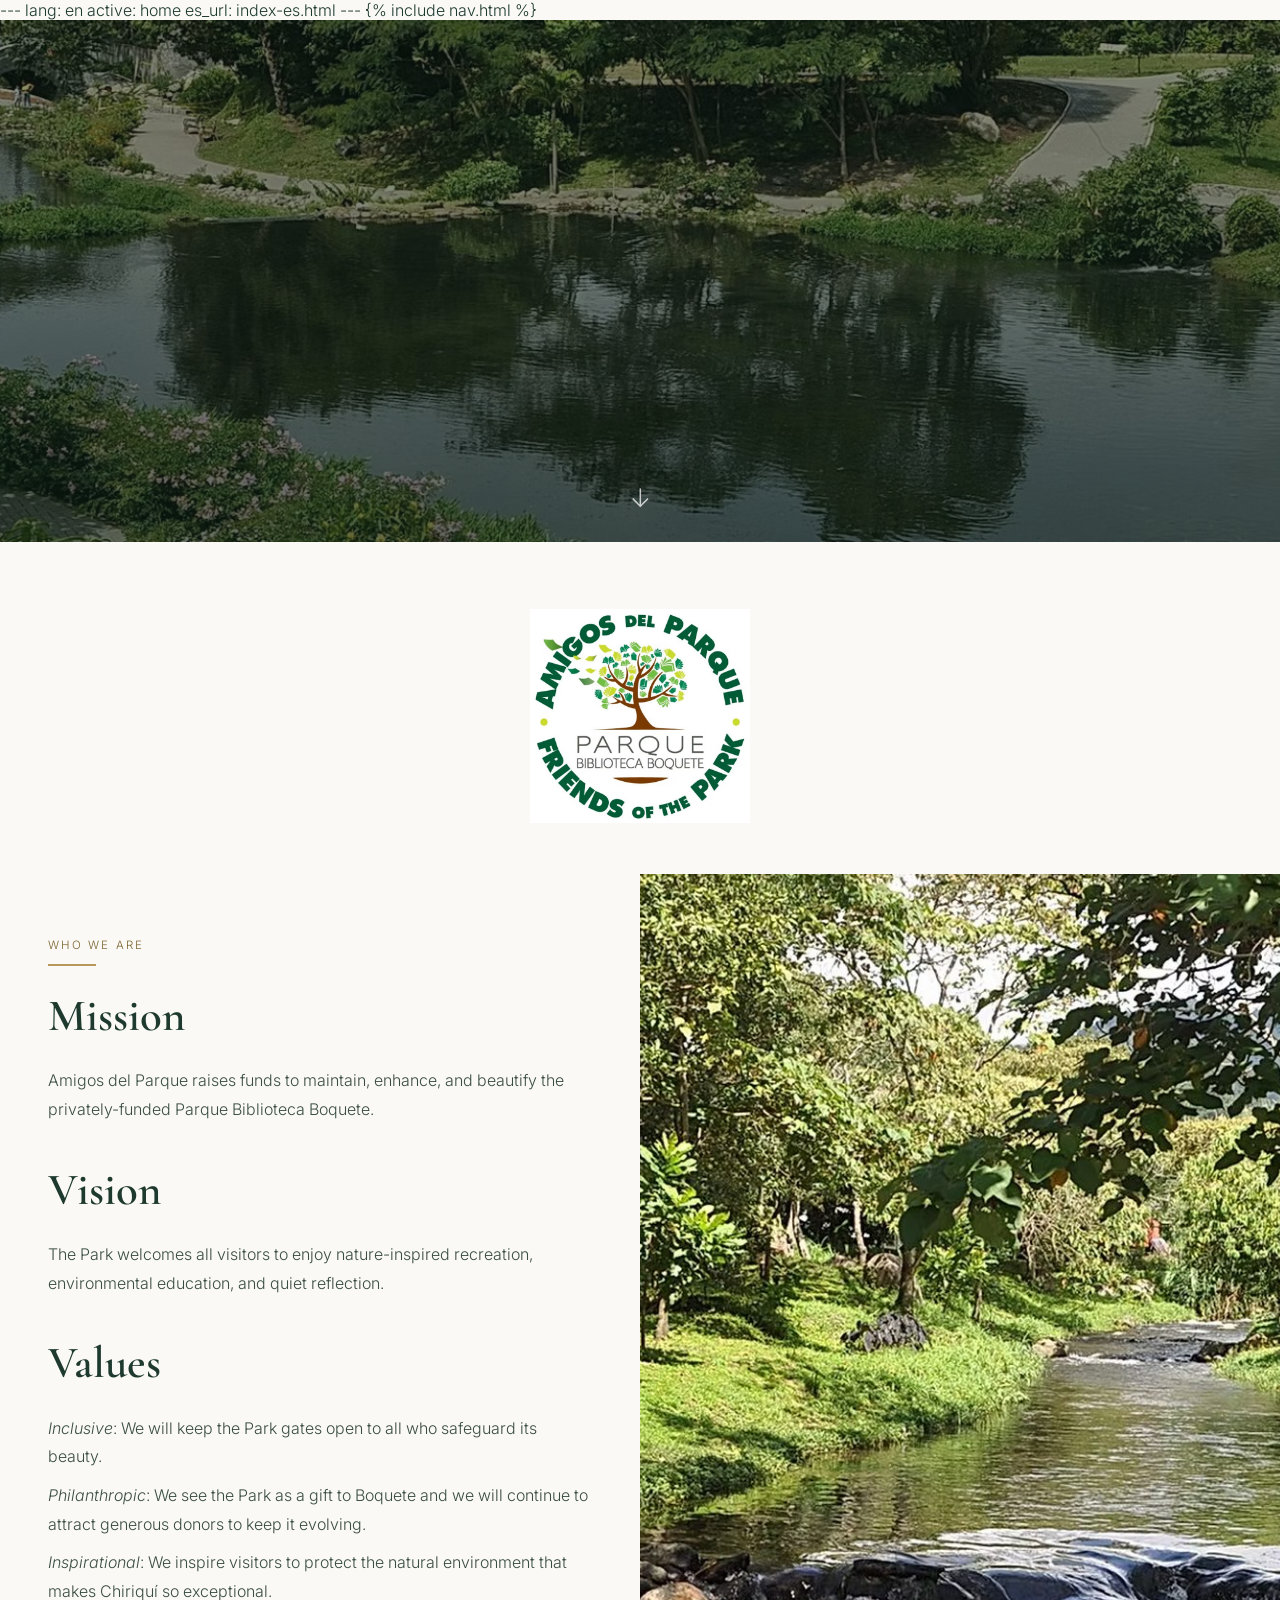
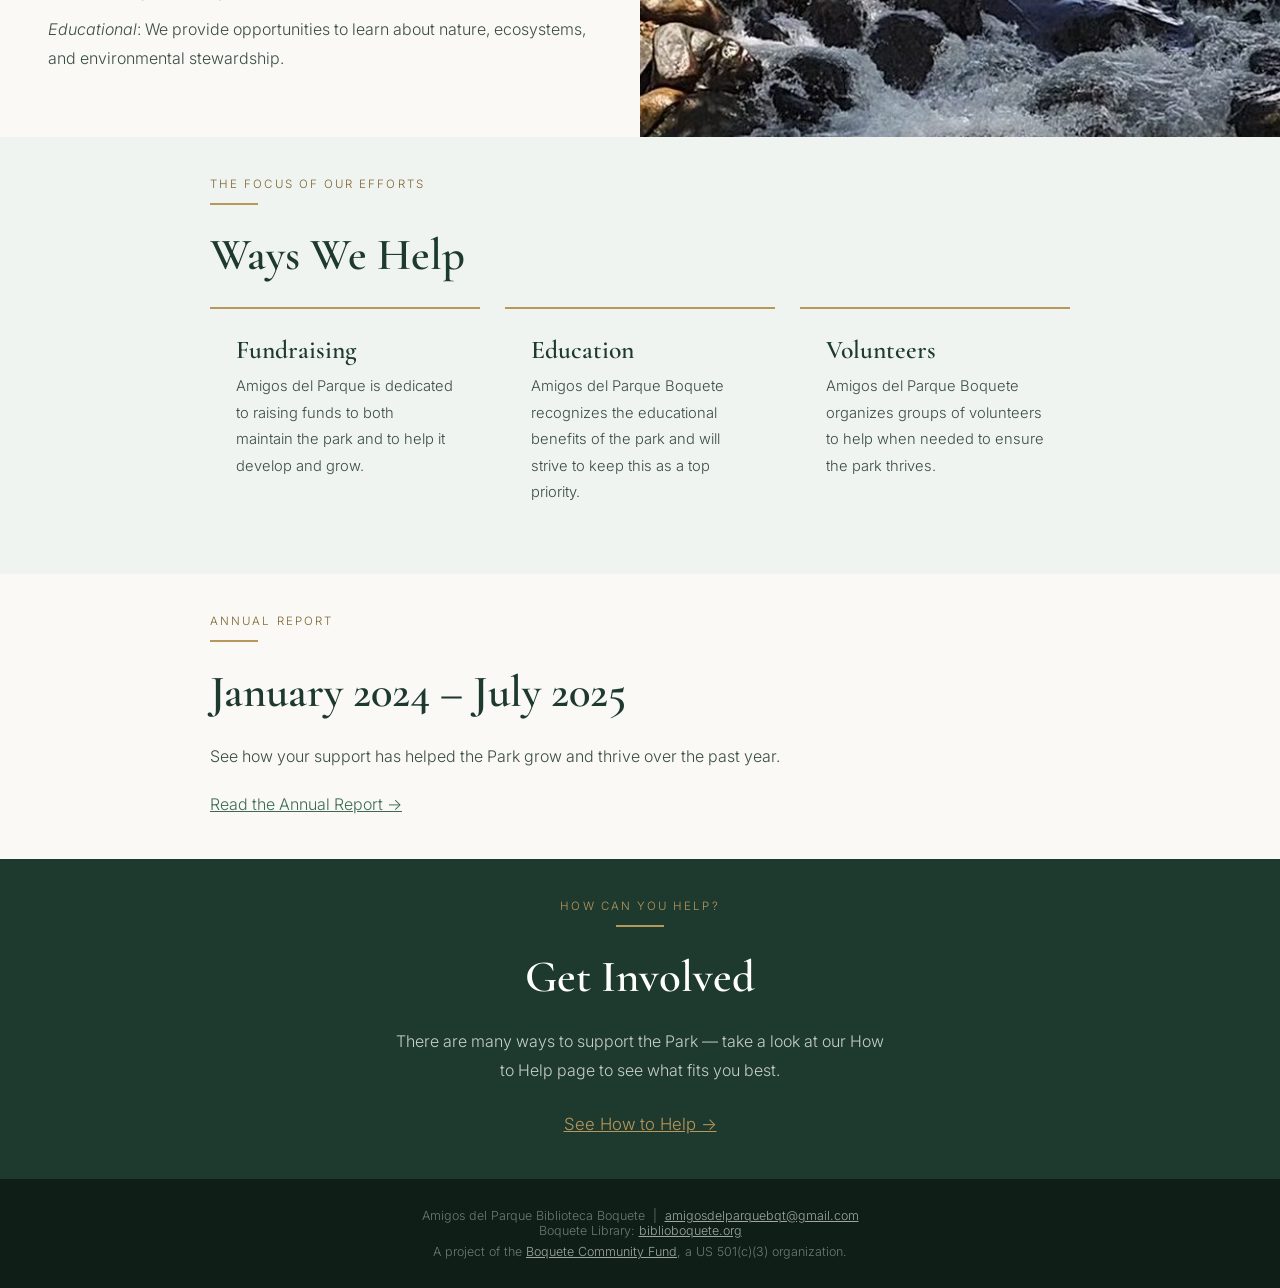
==== commit 0c66b0e0: "Update index.html" ====
--- a/index.html
+++ b/index.html
@@ -1,3 +1,8 @@
+---
+lang: en
+active: home
+es_url: index-es.html
+---
 <!DOCTYPE html>
 <html lang="en">
 <head>
